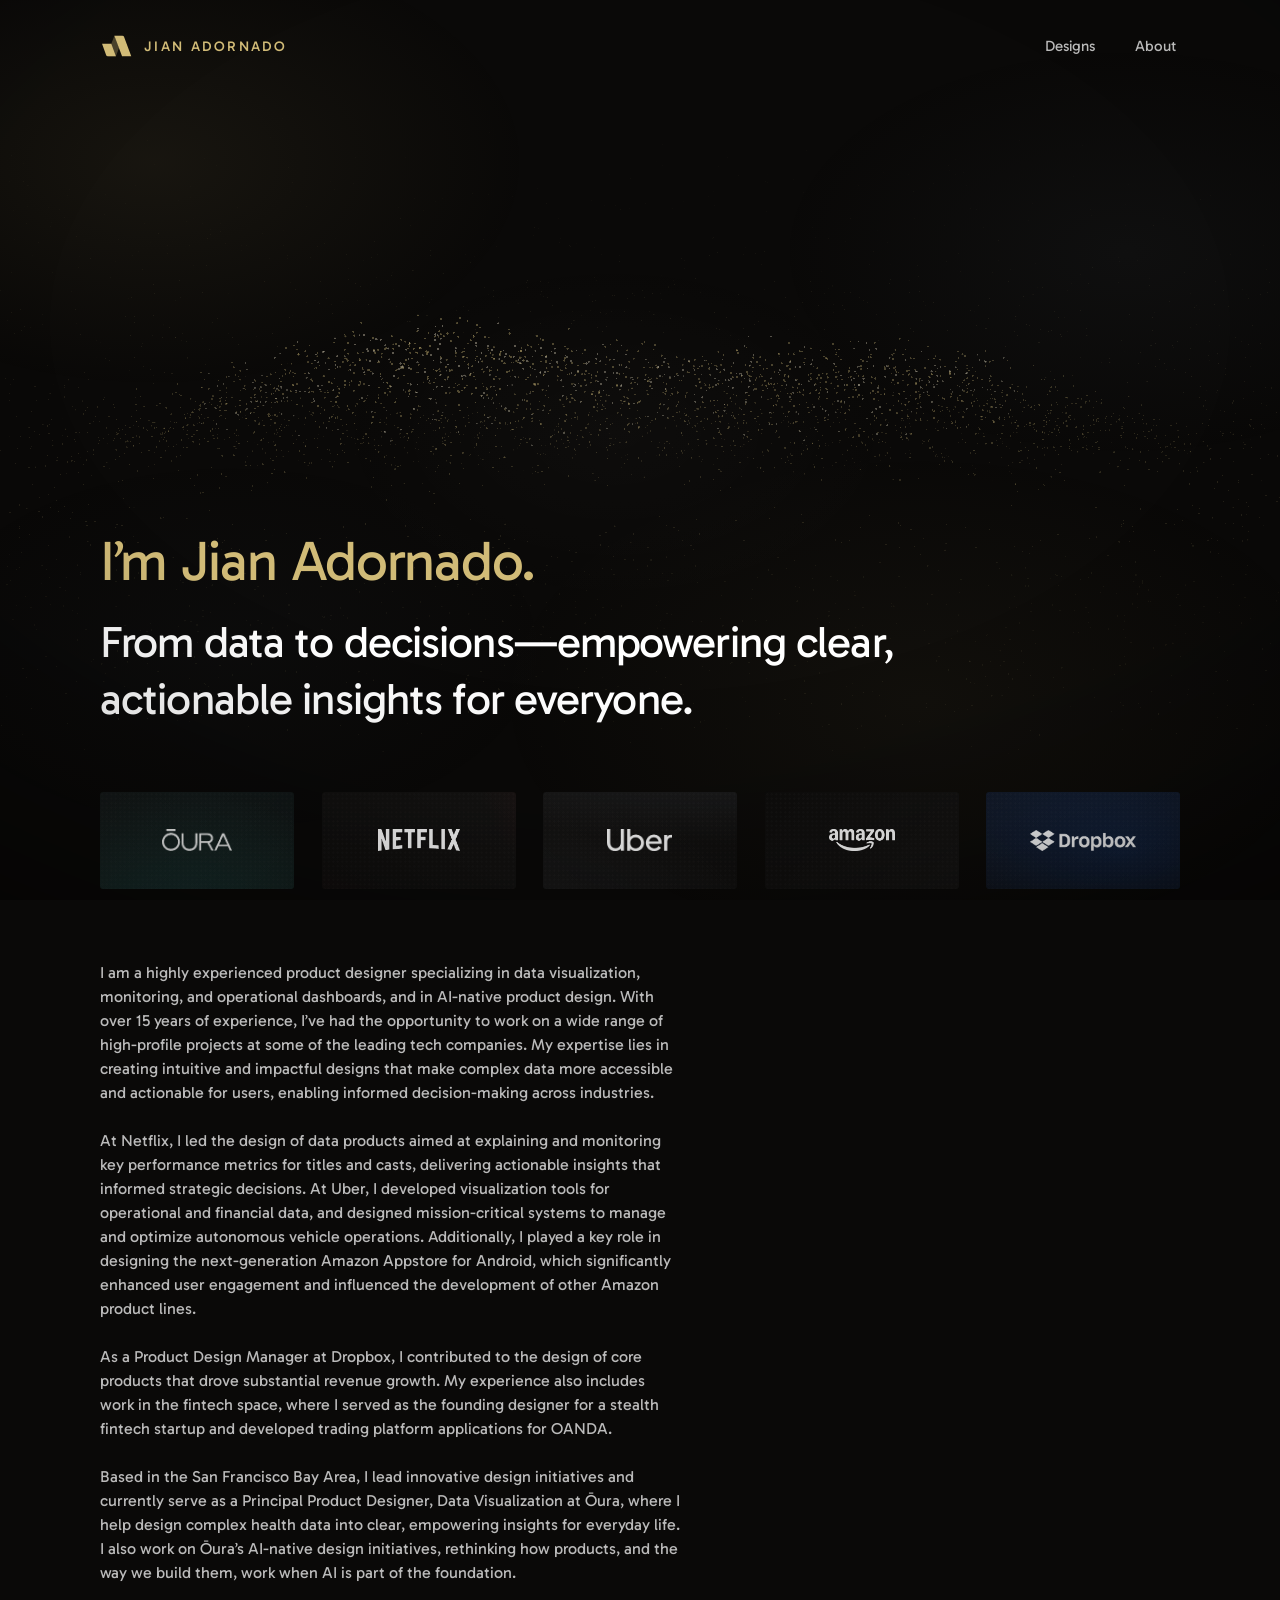
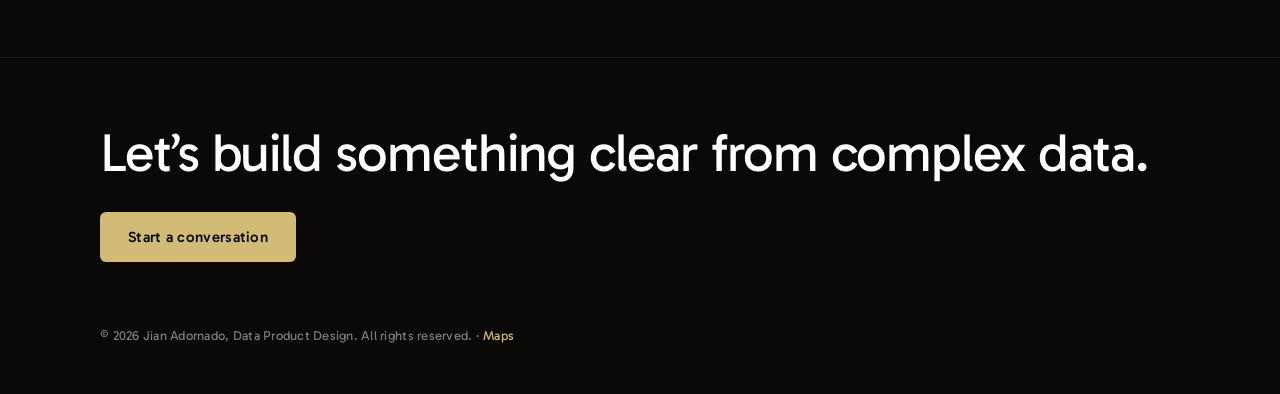
==== about/index.html @ a588a266 "Elegance: even the closing line and finish the logo row Balance the shared closing headline so the l" ====
<!doctype html>
<html lang="en">
<head>
  <meta charset="utf-8">
  <meta name="viewport" content="width=device-width, initial-scale=1">
  <title>About — Jian Adornado, Product Design</title>
  <meta name="description" content="Product Designer specializing in data visualization and AI-native product design. 15+ years across Netflix, Uber, Amazon, Dropbox, fintech, and Ōura.">
  <link rel="canonical" href="https://jianart.com/about/">
  <link rel="icon" href="../assets/img/SqNN7K6sQ9od4rxZ4x5qxdmnmo.svg">
  <meta property="og:type" content="website">
  <meta property="og:title" content="About — Jian Adornado, Product Design">
  <meta property="og:description" content="Product Designer specializing in data visualization and AI-native product design. 15+ years across Netflix, Uber, Amazon, Dropbox, fintech, and Ōura.">
  <meta name="author" content="Jian Adornado">
  <meta name="robots" content="index, follow, max-image-preview:large, max-snippet:-1, max-video-preview:-1">
  <meta name="theme-color" content="#0a0908">
  <meta property="og:url" content="https://jianart.com/about/">
  <meta property="og:site_name" content="Jian Adornado — Product Design">
  <meta property="og:locale" content="en_US">
  <meta property="og:image" content="https://jianart.com/assets/img/IVl3IW1j612sjHHngOHqxc5JTvQ.png">
  <meta property="og:image:alt" content="About — Jian Adornado, Product Design">
  <meta name="twitter:card" content="summary_large_image">
  <meta name="twitter:title" content="About — Jian Adornado, Product Design">
  <meta name="twitter:description" content="Product Designer specializing in data visualization and AI-native product design. 15+ years across Netflix, Uber, Amazon, Dropbox, fintech, and Ōura.">
  <meta name="twitter:image" content="https://jianart.com/assets/img/IVl3IW1j612sjHHngOHqxc5JTvQ.png">
  <link rel="alternate" type="text/plain" href="https://jianart.com/llms.txt" title="LLM-friendly site summary">
  <script type="application/ld+json">
{
    "@context": "https://schema.org",
    "@type": "Person",
    "@id": "https://jianart.com/#person",
    "name": "Jian Adornado",
    "url": "https://jianart.com/",
    "image": "https://jianart.com/assets/img/BVM6DSWJPtAZbFw5nSXjElplk6Q.svg",
    "jobTitle": "Principal Product Designer, Data Visualization",
    "worksFor": {
      "@type": "Organization",
      "name": "Ōura"
    },
    "description": "Product designer specializing in data visualization and AI-native product design, from monitoring dashboards to health insights. Experience across Netflix, Uber, Amazon, Dropbox, and Ōura.",
    "knowsAbout": [
      "Product design",
      "Data visualization",
      "Data products",
      "AI-native product design",
      "Human-AI interaction design",
      "Dashboard design",
      "Design systems",
      "Health data"
    ],
    "address": {
      "@type": "PostalAddress",
      "addressRegion": "CA",
      "addressCountry": "US"
    },
    "email": "mailto:jian@jianart.com"
  }
  </script>
  <!-- Google tag (gtag.js) -->
  <script async src="https://www.googletagmanager.com/gtag/js?id=G-9888HFYBES"></script>
  <script src="../assets/js/analytics.js?v=events1"></script>
  <link rel="stylesheet" href="../assets/css/style.css?v=elegance2">
</head>
<body>
  <header class="nav">
    <a class="nav-brand" href="../">
      <img src="../assets/img/BVM6DSWJPtAZbFw5nSXjElplk6Q.svg" alt="Jian Adornado logo" width="34" height="34">
      <span>JIAN ADORNADO</span>
    </a>
    <nav class="nav-links" aria-label="Primary">
      <a href="../">Designs</a>
      <a href="../about/" aria-current="page">About</a>
    </nav>
  </header>
  <main>
    <section class="container hero about-hero hero--cinema" data-shape="helix">
      <h1 class="reveal">I’m Jian Adornado.</h1>
      <h2 class="statement reveal" style="--reveal-delay: 80ms">From data to decisions—empowering clear, actionable insights for everyone.</h2>
    </section>
    <section class="container about-body">
      <div class="logo-row">
        <div class="logo-card logo-card--oura reveal" style="--reveal-delay: 0ms"><img src="../assets/img/oura-logo.png" alt="Oura"></div>
        <div class="logo-card logo-card--netflix reveal" style="--reveal-delay: 60ms"><img src="../assets/img/UJ66NkRTc2yTMf78z6yaCf0YXo.png" alt="Netflix"></div>
        <div class="logo-card logo-card--uber reveal" style="--reveal-delay: 120ms"><img src="../assets/img/YMvvJCRcldZYOG5DBachlmO0Q.png" alt="Uber"></div>
        <div class="logo-card logo-card--amazon reveal" style="--reveal-delay: 180ms"><img src="../assets/img/n46zaZgTDxWkwniq4kG3uNC9SQ.png" alt="Amazon"></div>
        <div class="logo-card logo-card--dropbox reveal" style="--reveal-delay: 240ms"><img src="../assets/img/3S8GqDAReuVeaG3gFWsL9aQ7z0E.png" alt="Dropbox"></div>
      </div>
      <div class="about-bio">
        <p class="reveal" style="--reveal-delay: 0ms">I am a highly experienced product designer specializing in data visualization, monitoring, and operational dashboards, and in AI-native product design. With over 15 years of experience, I’ve had the opportunity to work on a wide range of high-profile projects at some of the leading tech companies. My expertise lies in creating intuitive and impactful designs that make complex data more accessible and actionable for users, enabling informed decision-making across industries.</p>
        <p class="reveal" style="--reveal-delay: 60ms">At Netflix, I led the design of data products aimed at explaining and monitoring key performance metrics for titles and casts, delivering actionable insights that informed strategic decisions. At Uber, I developed visualization tools for operational and financial data, and designed mission-critical systems to manage and optimize autonomous vehicle operations. Additionally, I played a key role in designing the next-generation Amazon Appstore for Android, which significantly enhanced user engagement and influenced the development of other Amazon product lines.</p>
        <p class="reveal" style="--reveal-delay: 120ms">As a Product Design Manager at Dropbox, I contributed to the design of core products that drove substantial revenue growth. My experience also includes work in the fintech space, where I served as the founding designer for a stealth fintech startup and developed trading platform applications for OANDA.</p>
        <p class="reveal" style="--reveal-delay: 180ms">Based in the San Francisco Bay Area, I lead innovative design initiatives and currently serve as a Principal Product Designer, Data Visualization at Ōura, where I help design complex health data into clear, empowering insights for everyday life. I also work on Ōura’s AI-native design initiatives, rethinking how products, and the way we build them, work when AI is part of the foundation.</p>
      </div>
    </section>
  <footer class="container cta reveal">
    <h2>Let’s build something clear from complex data.</h2>
    <a class="btn" href="mailto:jian@jianart.com">Start a conversation</a>
    <p class="copyright">© 2026 Jian Adornado, Data Product Design. All rights reserved. · <a href="https://maps.jianart.com/">Maps</a></p>
  </footer>
  </main>
  <script src="../assets/js/data-weather.js?v=lab41" defer></script>
  <script src="../assets/js/reveal.js?v=maps1" defer></script>
</body>
</html>
---- assets/css/style.css ----
/* Jian Adornado — Product Design Portfolio
   Recreated from a Framer site. Design tokens reverse-engineered from
   computed styles: Gabarito type, near-black canvas, warm gold accent. */

@import url('https://fonts.googleapis.com/css2?family=Gabarito:wght@400;500;600;700&display=swap');

:root {
  --bg: #0a0908;
  --text: #ffffff;
  --text-secondary: rgba(255, 255, 255, 0.72);
  --muted: #7a7a7a;
  --gold: #d1bb77;
  --font: 'Gabarito', sans-serif;

  --container-max: 1440px;
  --container-pad: 100px;
  --grid-gap: 16px;
  --radius: 8px;
  --nav-height: 82px;
}

@media (max-width: 1100px) {
  :root {
    --container-pad: 56px;
    --grid-gap: 14px;
  }
}

@media (max-width: 800px) {
  :root {
    --container-pad: 32px;
    --grid-gap: 12px;
    --nav-height: 72px;
  }
}

@media (max-width: 480px) {
  :root {
    --container-pad: 16px;
    --grid-gap: 10px;
    --nav-height: 64px;
  }
}

* {
  box-sizing: border-box;
}

html, body {
  margin: 0;
  padding: 0;
  overflow-x: clip;
}

/* Soft vignette — fixed over the page, under the nav (gentler over hero band) */
html::after {
  content: '';
  position: fixed;
  inset: 0;
  z-index: 40;
  pointer-events: none;
  background: radial-gradient(
    ellipse 88% 78% at 50% 36%,
    transparent 52%,
    rgba(0, 0, 0, 0.14) 78%,
    rgba(0, 0, 0, 0.42) 100%
  );
}

body {
  background: var(--bg);
  color: var(--text-secondary);
  font-family: var(--font);
  font-size: 16px;
  line-height: 1.5;
  -webkit-font-smoothing: antialiased;
  -moz-osx-font-smoothing: grayscale;
  position: relative;
  min-height: 100vh;
}

/* Subtle dotted field — soft gold, strongest from the top */
body::before {
  content: '';
  position: fixed;
  inset: 0;
  z-index: -1;
  pointer-events: none;
  background-image: radial-gradient(
    circle,
    rgba(209, 187, 119, 0.22) 0.45px,
    transparent 1px
  );
  background-size: 16px 16px;
  background-position: 0 0;
  mix-blend-mode: screen;
  -webkit-mask-image: linear-gradient(
    to bottom,
    #000 0%,
    #000 22%,
    rgba(0, 0, 0, 0.45) 48%,
    transparent 78%
  );
  mask-image: linear-gradient(
    to bottom,
    #000 0%,
    #000 22%,
    rgba(0, 0, 0, 0.45) 48%,
    transparent 78%
  );
  animation: dot-drift 120s linear infinite;
  transform: translate3d(0, var(--parallax-y, 0px), 0);
  will-change: transform;
}

/* Soft ambient glows — sparse, dark, elegant */
body::after {
  content: '';
  position: fixed;
  inset: 0;
  z-index: -1;
  pointer-events: none;
  background:
    radial-gradient(
      ellipse 42% 36% at 12% 18%,
      rgba(209, 187, 119, 0.07) 0%,
      transparent 70%
    ),
    radial-gradient(
      ellipse 38% 32% at 88% 28%,
      rgba(120, 140, 160, 0.05) 0%,
      transparent 72%
    ),
    radial-gradient(
      ellipse 48% 40% at 72% 78%,
      rgba(209, 187, 119, 0.045) 0%,
      transparent 70%
    ),
    radial-gradient(
      ellipse 36% 30% at 18% 72%,
      rgba(90, 110, 130, 0.04) 0%,
      transparent 70%
    ),
    radial-gradient(
      ellipse 30% 26% at 48% 48%,
      rgba(255, 255, 255, 0.02) 0%,
      transparent 75%
    );
  animation: glow-drift 28s ease-in-out infinite alternate;
}

@keyframes dot-drift {
  from { background-position: 0 0; }
  to { background-position: 160px 160px; }
}

@keyframes glow-drift {
  from {
    opacity: 0.75;
    transform: translate3d(0, 0, 0) scale(1);
  }
  to {
    opacity: 1;
    transform: translate3d(-1.5%, 1%, 0) scale(1.03);
  }
}

/* Hero field canvas — data-weather.js (was force-atlas / chart playlist) */
.dot-links {
  position: fixed;
  inset: 0;
  z-index: -1; /* behind title, copy, and imagery */
  pointer-events: none;
  mix-blend-mode: screen;
}

/* Quiet the ambient CSS dots so the topographic field is the weather */
body.has-data-weather::before {
  display: none;
}

body.has-data-weather::after {
  animation: none;
}

@media (prefers-reduced-motion: reduce) {
  body::before,
  body::after {
    animation: none;
  }
}

h1, h2, h3, p, figure {
  margin: 0;
}

a {
  color: inherit;
  text-decoration: none;
}

img {
  display: block;
  max-width: 100%;
}

.container {
  max-width: var(--container-max);
  margin: 0 auto;
  padding: 0 var(--container-pad);
  padding-left: max(var(--container-pad), env(safe-area-inset-left));
  padding-right: max(var(--container-pad), env(safe-area-inset-right));
}

/* ---------- Nav ---------- */

.nav {
  position: fixed;
  top: 0;
  left: 0;
  right: 0;
  z-index: 100;
  padding: 24px var(--container-pad);
  padding-left: max(var(--container-pad), env(safe-area-inset-left));
  padding-right: max(var(--container-pad), env(safe-area-inset-right));
  display: flex;
  align-items: center;
  justify-content: space-between;
  gap: 16px;
  background: transparent;
  border-bottom: 1px solid transparent;
  backdrop-filter: none;
  -webkit-backdrop-filter: none;
  transition:
    background 0.4s ease,
    backdrop-filter 0.4s ease,
    border-color 0.4s ease,
    padding 0.4s ease;
  animation: nav-fade 1s cubic-bezier(0.16, 1, 0.3, 1) both;
}

.nav.is-scrolled {
  padding-top: 18px;
  padding-bottom: 18px;
  background: rgba(10, 9, 8, 0.45);
  backdrop-filter: blur(10px) saturate(1.05);
  -webkit-backdrop-filter: blur(10px) saturate(1.05);
  border-bottom-color: rgba(255, 255, 255, 0.04);
}

@keyframes nav-fade {
  from { opacity: 0; }
  to { opacity: 1; }
}

.nav-brand {
  display: flex;
  align-items: center;
  gap: 10px;
  min-width: 0;
  min-height: 44px;
  transition: opacity 0.3s ease;
}

.nav-brand:hover {
  opacity: 0.78;
}

.nav-brand img {
  width: 34px;
  height: 34px;
  flex-shrink: 0;
}

.nav-brand span {
  font-size: 14px;
  font-weight: 500;
  letter-spacing: 2.4px;
  color: var(--gold);
  white-space: nowrap;
}

.nav-links {
  display: flex;
  align-items: center;
  gap: 32px;
  flex-shrink: 0;
}

.nav-links a {
  font-size: 15px;
  font-weight: 400;
  color: var(--text-secondary);
  transition: color 0.25s ease;
  display: inline-flex;
  align-items: center;
  min-height: 44px;
  padding: 8px 4px;
}

.nav-links a:hover {
  color: var(--text);
}

@media (max-width: 800px) {
  .nav {
    padding-top: 18px;
    padding-bottom: 18px;
  }

  .nav.is-scrolled {
    padding-top: 14px;
    padding-bottom: 14px;
  }

  .nav-links {
    gap: 20px;
  }

  .nav-brand span {
    letter-spacing: 1.6px;
    font-size: 13px;
  }
}

@media (max-width: 480px) {
  .nav-brand {
    min-width: 44px;
  }
  .nav-brand span { display: none; }
  .nav-brand img {
    width: 30px;
    height: 30px;
  }
  .nav-links {
    gap: 16px;
  }
  .nav-links a {
    font-size: 14px;
  }
}

@media (prefers-reduced-motion: reduce) {
  .nav { animation: none; }
}

/* ---------- Hero ---------- */

.hero {
  padding-top: calc(var(--nav-height) + 48px);
  padding-bottom: clamp(40px, 6vw, 64px);
}

/* Home: the hero fills the screen; only the top of the first card peeks */
.hero--cinema {
  --peek: clamp(88px, 12vh, 140px);
  --hero-floor: 300px;
  min-height: max(var(--hero-floor), calc(100vh - var(--peek)));
  min-height: max(var(--hero-floor), calc(100dvh - var(--peek)));
  display: flex;
  flex-direction: column;
  justify-content: flex-end;
  padding-top: calc(var(--nav-height) + 16px);
  padding-bottom: clamp(32px, 5vw, 72px);
}

.hero h1 {
  font-size: clamp(34px, 7vw, 83px);
  font-weight: 400;
  line-height: 1.15;
  letter-spacing: -0.03em;
  color: var(--text);
  transition: opacity 0.35s ease, transform 0.45s cubic-bezier(0.22, 1, 0.36, 1);
}

@media (max-width: 800px) {
  .hero {
    padding-bottom: 28px;
  }

  .hero--cinema {
    --hero-floor: 260px;
    padding-bottom: 24px;
  }
}

@media (max-width: 480px) {
  .hero {
    padding-bottom: 20px;
  }

  .hero--cinema {
    --hero-floor: 220px;
    padding-bottom: 20px;
  }

  .hero h1 {
    letter-spacing: -0.02em;
  }
}

.hero.is-fading h1 {
  opacity: 0;
  transform: translateY(-12px);
  pointer-events: none;
}

.hero-line {
  display: block;
}

.hero h1 .muted,
.hero-line.muted {
  color: var(--muted);
}

.hero-line--gold {
  color: var(--gold);
  font-size: 0.72em;
  letter-spacing: -0.025em;
}

.hero-lede {
  margin-top: 32px;
  max-width: 720px;
  font-size: 16px;
  color: var(--text-secondary);
}

.hero-lede + .hero-lede {
  margin-top: 16px;
}

/* Case studies: the intro follows the cinema hero and is what peeks */
.case-intro .hero-lede:first-child {
  margin-top: 0;
}

/* About: logos follow the cinema hero and are what peeks */
.about-body .logo-row {
  padding-top: 0;
}

/* ---------- Project grid (home) ---------- */

.project-grid {
  display: grid;
  grid-template-columns: 1fr 1fr;
  gap: 28px;
  padding-bottom: 120px;
}

.project-card {
  position: relative;
  display: block;
  border-radius: var(--radius);
  overflow: hidden;
  isolation: isolate;
  aspect-ratio: var(--ar, 16 / 7);
  background: rgba(18, 17, 15, 0.62);
  border: none;
  border-bottom: none;
  box-shadow:
    0 2px 4px rgba(0, 0, 0, 0.35),
    0 10px 20px rgba(0, 0, 0, 0.32),
    0 28px 56px rgba(0, 0, 0, 0.42);
  backdrop-filter: blur(18px) saturate(1.15);
  -webkit-backdrop-filter: blur(18px) saturate(1.15);
  transition:
    box-shadow 0.75s cubic-bezier(0.16, 1, 0.3, 1);
}

.project-card.wide {
  grid-column: 1 / -1;
}

.project-card:hover,
.project-card:focus-visible {
  box-shadow:
    0 4px 8px rgba(0, 0, 0, 0.35),
    0 14px 28px rgba(0, 0, 0, 0.4),
    0 28px 52px rgba(0, 0, 0, 0.42);
}

.project-card img.cover {
  width: 100%;
  height: 100%;
  object-fit: cover;
  object-position: center;
  transform: scale(1.001) translateZ(0);
  transform-origin: 50% 42%;
  backface-visibility: hidden;
  opacity: 0.93;
  /* slight image recess so the glass rim reads as a front pane */
  filter: brightness(0.97) contrast(1.02);
  transition:
    transform 1.45s cubic-bezier(0.16, 1, 0.3, 1),
    filter 1.1s cubic-bezier(0.22, 1, 0.36, 1),
    opacity 0.7s ease;
}

.project-card:hover img.cover,
.project-card:focus-visible img.cover {
  transform: scale(1.07) translateZ(0);
  filter: brightness(1.07) contrast(1.04) saturate(1.05);
  opacity: 1;
}

.project-card:focus-visible {
  outline: 1px solid rgba(209, 187, 119, 0.45);
  outline-offset: 3px;
}

/* Top white gradient shine */
.project-card::before {
  content: '';
  position: absolute;
  inset: 0;
  z-index: 1;
  pointer-events: none;
  border-radius: inherit;
  background:
    linear-gradient(
      90deg,
      transparent 0%,
      rgba(255, 255, 255, 0.02) 8%,
      rgba(255, 255, 255, 0.07) 28%,
      rgba(255, 255, 255, 0.1) 50%,
      rgba(255, 255, 255, 0.07) 72%,
      rgba(255, 255, 255, 0.02) 92%,
      transparent 100%
    ) top center / 100% 1px no-repeat;
  opacity: 1;
  transition: background 0.9s ease;
}

.project-card:hover::before,
.project-card:focus-visible::before {
  background:
    linear-gradient(
      90deg,
      transparent 0%,
      rgba(255, 255, 255, 0.02) 8%,
      rgba(255, 255, 255, 0.07) 28%,
      rgba(255, 255, 255, 0.1) 50%,
      rgba(255, 255, 255, 0.07) 72%,
      rgba(255, 255, 255, 0.02) 92%,
      transparent 100%
    ) top center / 100% 1px no-repeat,
    radial-gradient(
      ellipse 90% 80% at 50% 30%,
      transparent 30%,
      rgba(0, 0, 0, 0.36) 100%
    );
}

/* Bottom gradient for label legibility */
.project-card::after {
  content: '';
  position: absolute;
  inset: 0;
  z-index: 1;
  pointer-events: none;
  background: linear-gradient(
    to top,
    rgba(10, 9, 8, 0.58) 0%,
    rgba(10, 9, 8, 0.18) 38%,
    transparent 68%
  );
  transition: background 0.9s cubic-bezier(0.22, 1, 0.36, 1), opacity 0.9s ease;
}

.project-card:hover::after,
.project-card:focus-visible::after {
  background: linear-gradient(
    to top,
    rgba(10, 9, 8, 0.88) 0%,
    rgba(10, 9, 8, 0.4) 34%,
    transparent 72%
  );
}

.project-card-label {
  position: absolute;
  left: 40px;
  bottom: 40px;
  z-index: 2;
  display: flex;
  flex-direction: column;
  gap: 10px;
}

.project-card-label img {
  height: 24px;
  width: auto;
  max-width: 110px;
  object-fit: contain;
  object-position: left bottom;
  opacity: 0.88;
  transition: opacity 0.7s ease;
}

.project-card:hover .project-card-label img,
.project-card:focus-visible .project-card-label img {
  opacity: 1;
}

.project-card-label img[src*="AoIZWPYc0eyfwmUZPqj6jH8xokY"] {
  height: 20px;
}

.project-card-label img[src*="6ywx5PBMBfuBV6TLf2mYcUYGI8"],
.project-card-label img[src*="A2gCLVKfAIZhcGCuJejWxleJC0E"] {
  height: 34px;
  max-width: none;
}

.project-card-label span {
  font-size: 16px;
  letter-spacing: 0.01em;
  color: var(--gold);
  opacity: 0.92;
  transition: opacity 0.7s ease;
}

.project-card:hover .project-card-label span,
.project-card:focus-visible .project-card-label span {
  opacity: 1;
}

@media (max-width: 900px) {
  .project-grid {
    grid-template-columns: 1fr;
    padding-bottom: 80px;
    gap: 32px;
  }

  .project-card,
  .project-card.wide {
    aspect-ratio: 16 / 10;
  }

  .project-card-label {
    left: 36px;
    bottom: 36px;
    gap: 10px;
  }
}

@media (max-width: 480px) {
  .project-grid {
    padding-bottom: 56px;
    gap: 28px;
  }

  .project-card,
  .project-card.wide {
    aspect-ratio: 4 / 3;
    border-radius: 6px;
  }

  .project-card-label {
    left: 32px;
    bottom: 32px;
    gap: 10px;
  }

  .project-card-label img {
    height: 20px;
    max-width: 96px;
  }

  .project-card-label img[src*="AoIZWPYc0eyfwmUZPqj6jH8xokY"] {
    height: 17px;
  }

  .project-card-label img[src*="6ywx5PBMBfuBV6TLf2mYcUYGI8"],
  .project-card-label img[src*="A2gCLVKfAIZhcGCuJejWxleJC0E"] {
    height: 28px;
  }

  .project-card-label span {
    font-size: 15px;
  }

  /* Touch devices: keep hover motion gentle */
  .project-card:hover img.cover {
    transform: scale(1.03) translateZ(0);
  }
}

@media (hover: none) {
  .project-card:hover {
    box-shadow:
      0 2px 4px rgba(0, 0, 0, 0.35),
      0 10px 20px rgba(0, 0, 0, 0.32),
      0 28px 56px rgba(0, 0, 0, 0.42);
  }

  .project-card:hover img.cover {
    transform: scale(1.001) translateZ(0);
    filter: brightness(0.97) contrast(1.02);
    opacity: 0.93;
  }

  .project-card:active img.cover {
    transform: scale(1.025) translateZ(0);
  }
}

@media (prefers-reduced-motion: reduce) {
  .project-card,
  .project-card img.cover,
  .project-card::before,
  .project-card::after,
  .project-card-label img,
  .project-card-label span {
    transition: none;
  }

  .project-card:hover img.cover,
  .project-card:focus-visible img.cover,
  .project-card:active img.cover {
    transform: scale(1.001) translateZ(0);
    filter: none;
  }
}

/* ---------- Case study page ---------- */

.content-col {
  max-width: 868px;
}

.section-heading {
  font-size: 22px;
  font-weight: 400;
  color: var(--text);
  margin-bottom: 40px;
}

.feature-grid {
  display: grid;
  grid-template-columns: 1fr 1fr;
  gap: 30px 30px;
  padding-top: 64px;
}

.feature img {
  width: 100%;
  aspect-ratio: 605 / 286;
  object-fit: cover;
  border-radius: var(--radius);
  transition: transform 0.6s cubic-bezier(0.16, 1, 0.3, 1);
}

.feature:hover img {
  transform: scale(1.015);
}

.feature h2 {
  margin-top: 24px;
  font-size: 20px;
  font-weight: 400;
  color: var(--text);
}

.feature p {
  margin-top: 10px;
  font-size: 16px;
  color: var(--text-secondary);
}

.gallery-section {
  padding-top: 96px;
}

.gallery {
  display: grid;
  grid-template-columns: 1fr 1fr;
  gap: 30px;
}

.gallery img {
  width: 100%;
  aspect-ratio: 605 / 286;
  object-fit: cover;
  border-radius: var(--radius);
  transition: transform 0.6s cubic-bezier(0.16, 1, 0.3, 1);
}

.gallery img:hover {
  transform: scale(1.015);
}

.notables-section {
  padding-top: 96px;
}

.notables-grid {
  display: grid;
  grid-template-columns: 1fr 1fr;
  gap: 40px 30px;
}

.notables-grid h3 {
  font-size: 20px;
  font-weight: 400;
  color: var(--text);
}

.notables-grid p {
  margin-top: 10px;
  font-size: 16px;
  color: var(--text-secondary);
}

@media (max-width: 800px) {
  .section-heading {
    font-size: 20px;
    margin-bottom: 28px;
  }

  .feature-grid,
  .gallery-section,
  .notables-section {
    padding-top: 64px;
  }

  .feature-grid,
  .gallery {
    gap: 20px;
  }

  .notables-grid {
    gap: 28px 20px;
  }
}

@media (max-width: 700px) {
  .feature-grid,
  .gallery,
  .notables-grid {
    grid-template-columns: 1fr;
  }

  .feature h2,
  .notables-grid h3 {
    font-size: 18px;
  }

  .feature p,
  .notables-grid p,
  .about-bio p {
    font-size: 15px;
    line-height: 1.6;
  }
}

/* ---------- About page ---------- */

.about-hero h1:first-child {
  font-size: clamp(32px, 6vw, 56px);
  font-weight: 400;
  /* 56px sits in the 40–60px step, not the −0.03em step the home title uses above ~64px. */
  letter-spacing: -0.02em;
  color: var(--gold);
}

.about-hero .statement {
  margin-top: 20px;
  font-size: clamp(24px, 4.5vw, 44px);
  font-weight: 400;
  line-height: 1.3;
  letter-spacing: -0.02em;
  color: var(--text);
  max-width: 900px;
}

@media (max-width: 800px) {
  .about-hero .statement {
    letter-spacing: 0;
  }
}

.logo-row {
  display: grid;
  grid-template-columns: repeat(5, 1fr);
  gap: 28px;
  padding: clamp(40px, 8vw, 72px) 0;
}

.logo-card {
  position: relative;
  display: flex;
  align-items: center;
  justify-content: center;
  aspect-ratio: 2 / 1;
  min-height: 64px;
  overflow: hidden;
  isolation: isolate;
  background: #0c0b0a;
  border: none;
  border-radius: 3px;
  box-shadow: none;
  backdrop-filter: none;
  -webkit-backdrop-filter: none;
}

.logo-card::before {
  content: "";
  position: absolute;
  inset: -12%;
  z-index: 0;
  pointer-events: none;
  border-radius: inherit;
  background:
    radial-gradient(ellipse var(--blob-a-size, 70% 80%) at var(--blob-a-pos, 30% 35%), var(--brand-a), transparent 68%),
    radial-gradient(ellipse var(--blob-b-size, 75% 70%) at var(--blob-b-pos, 78% 72%), var(--brand-b), transparent 65%),
    linear-gradient(var(--wash-angle, 155deg), rgba(255, 255, 255, 0.04), rgba(255, 255, 255, 0.01));
  background-size: 220% 220%, 240% 240%, 100% 100%;
  background-position: var(--pos-start, 0% 40%, 100% 60%, 0 0);
  animation: var(--grad-anim, logo-grad-drift-a) var(--grad-dur, 9s) ease-in-out infinite alternate;
  animation-delay: var(--grad-delay, 0s);
}

.logo-card::after {
  content: "";
  position: absolute;
  inset: 0;
  z-index: 1;
  pointer-events: none;
  border-radius: inherit;
  /* Dense pin-dot grid — sized so it stays visible on retina */
  background-image: radial-gradient(
    circle at center,
    rgba(255, 248, 230, 0.02) 0,
    rgba(255, 248, 230, 0.02) 0.9px,
    transparent 1.1px
  );
  background-size: 4.5px 4.5px;
  background-repeat: repeat;
  opacity: 1;
}

/* Dim brand washes + unique direction / motion per card */
.logo-card--oura {
  --brand-a: rgba(56, 178, 172, 0.2);
  --brand-b: rgba(28, 110, 118, 0.14);
  --wash-angle: 128deg;
  --blob-a-pos: 18% 72%;
  --blob-b-pos: 82% 22%;
  --blob-a-size: 85% 65%;
  --blob-b-size: 60% 90%;
  --grad-anim: logo-grad-drift-a;
  --grad-dur: 9s;
  --grad-delay: -1.2s;
}
.logo-card--netflix {
  --brand-a: rgba(185, 28, 36, 0.22);
  --brand-b: rgba(110, 12, 18, 0.16);
  --wash-angle: 212deg;
  --blob-a-pos: 78% 18%;
  --blob-b-pos: 22% 88%;
  --blob-a-size: 65% 90%;
  --blob-b-size: 90% 55%;
  --grad-anim: logo-grad-drift-b;
  --grad-dur: 10.5s;
  --grad-delay: -4.1s;
}
.logo-card--uber {
  --brand-a: rgba(120, 130, 145, 0.18);
  --brand-b: rgba(55, 62, 72, 0.14);
  --wash-angle: 48deg;
  --blob-a-pos: 42% 12%;
  --blob-b-pos: 58% 92%;
  --blob-a-size: 95% 50%;
  --blob-b-size: 70% 80%;
  --grad-anim: logo-grad-drift-c;
  --grad-dur: 8s;
  --grad-delay: -6.8s;
}
.logo-card--amazon {
  --brand-a: rgba(200, 122, 20, 0.2);
  --brand-b: rgba(120, 70, 10, 0.14);
  --wash-angle: 305deg;
  --blob-a-pos: 88% 58%;
  --blob-b-pos: 8% 38%;
  --blob-a-size: 55% 95%;
  --blob-b-size: 80% 60%;
  --grad-anim: logo-grad-drift-d;
  --grad-dur: 11s;
  --grad-delay: -2.6s;
}
.logo-card--dropbox {
  --brand-a: rgba(20, 90, 210, 0.2);
  --brand-b: rgba(12, 50, 120, 0.15);
  --wash-angle: 168deg;
  --blob-a-pos: 30% 48%;
  --blob-b-pos: 70% 28%;
  --blob-a-size: 75% 75%;
  --blob-b-size: 95% 70%;
  --grad-anim: logo-grad-drift-e;
  --grad-dur: 9.5s;
  --grad-delay: -7.4s;
}

@keyframes logo-grad-drift-a {
  0% {
    background-position: 0% 80%, 100% 15%, 0 0;
    transform: translate3d(-3%, 2%, 0) scale(1.02) rotate(-1deg);
  }
  50% {
    background-position: 60% 10%, 30% 90%, 0 0;
    transform: translate3d(2%, -2%, 0) scale(1.08) rotate(1deg);
  }
  100% {
    background-position: 95% 55%, 5% 40%, 0 0;
    transform: translate3d(-1%, 3%, 0) scale(1.05) rotate(-0.5deg);
  }
}

@keyframes logo-grad-drift-b {
  0% {
    background-position: 100% 0%, 0% 100%, 0 0;
    transform: translate3d(3%, -2%, 0) scale(1.04) rotate(1.5deg);
  }
  50% {
    background-position: 20% 70%, 85% 25%, 0 0;
    transform: translate3d(-3%, 2%, 0) scale(1.1) rotate(-1deg);
  }
  100% {
    background-position: 45% 95%, 55% 5%, 0 0;
    transform: translate3d(2%, 1%, 0) scale(1.06) rotate(0.8deg);
  }
}

@keyframes logo-grad-drift-c {
  0% {
    background-position: 40% 0%, 60% 100%, 0 0;
    transform: translate3d(0%, -3%, 0) scale(1.03) rotate(0deg);
  }
  50% {
    background-position: 90% 40%, 10% 55%, 0 0;
    transform: translate3d(3%, 1%, 0) scale(1.09) rotate(2deg);
  }
  100% {
    background-position: 10% 85%, 95% 20%, 0 0;
    transform: translate3d(-2%, 2%, 0) scale(1.05) rotate(-1.5deg);
  }
}

@keyframes logo-grad-drift-d {
  0% {
    background-position: 85% 40%, 10% 60%, 0 0;
    transform: translate3d(2%, 2%, 0) scale(1.02) rotate(-2deg);
  }
  50% {
    background-position: 15% 15%, 80% 90%, 0 0;
    transform: translate3d(-3%, -1%, 0) scale(1.11) rotate(1deg);
  }
  100% {
    background-position: 50% 95%, 40% 5%, 0 0;
    transform: translate3d(1%, -3%, 0) scale(1.07) rotate(-0.5deg);
  }
}

@keyframes logo-grad-drift-e {
  0% {
    background-position: 25% 50%, 75% 30%, 0 0;
    transform: translate3d(-2%, -1%, 0) scale(1.05) rotate(1deg);
  }
  50% {
    background-position: 80% 85%, 15% 10%, 0 0;
    transform: translate3d(3%, 3%, 0) scale(1.02) rotate(-2deg);
  }
  100% {
    background-position: 5% 20%, 95% 70%, 0 0;
    transform: translate3d(-1%, 1%, 0) scale(1.09) rotate(0.5deg);
  }
}

@media (prefers-reduced-motion: reduce) {
  .logo-card::before {
    animation: none;
    transform: none;
  }
}

.logo-card img {
  position: relative;
  z-index: 2;
  height: auto;
  width: auto;
  max-height: 22px;
  max-width: 55%;
  object-fit: contain;
  opacity: 0.95;
}

@media (max-width: 1100px) {
  .logo-row {
    display: flex;
    flex-wrap: wrap;
    justify-content: center;
  }

  .logo-card {
    flex: 0 0 calc((100% - 56px) / 3);
    width: calc((100% - 56px) / 3);
  }
}

@media (max-width: 700px) {
  .logo-row {
    gap: 20px;
  }

  .logo-card {
    flex-basis: calc((100% - 20px) / 2);
    width: calc((100% - 20px) / 2);
    min-height: 56px;
  }

  .logo-card img {
    max-height: 18px;
    max-width: 60%;
  }
}

.about-bio {
  max-width: 580px;
  display: flex;
  flex-direction: column;
  gap: 24px;
  padding-bottom: 24px;
}

.about-bio p {
  color: var(--text-secondary);
}

/* ---------- Footer CTA ---------- */

.cta {
  padding-top: 120px;
  padding-bottom: calc(48px + env(safe-area-inset-bottom));
  border-top: 1px solid rgba(255, 255, 255, 0.06);
  margin-top: 64px;
}

.about-hero ~ .cta {
  margin-top: 48px;
  padding-top: 64px;
}

.cta h2 {
  font-size: clamp(28px, 5.5vw, 48px);
  font-weight: 400;
  letter-spacing: -0.02em;
  line-height: 1.15;
  color: var(--text);
  max-width: 720px;
  /* The wide measure wraps “data.” onto its own line. Balance keeps one break. */
  text-wrap: balance;
}

.cta-lede {
  margin-top: 20px;
  max-width: 620px;
  font-size: 16px;
  line-height: 1.55;
  color: var(--text-secondary);
}

.btn {
  display: inline-flex;
  align-items: center;
  justify-content: center;
  margin-top: 28px;
  padding: 14px 28px;
  border-radius: 6px;
  background: var(--gold);
  color: #0a0908;
  font-size: 15px;
  font-weight: 500;
  letter-spacing: 0.02em;
  transition: background 0.25s ease, color 0.25s ease;
  min-height: 48px;
}

.btn:hover {
  background: #e0cf9a;
}

.copyright {
  margin-top: 64px;
  font-size: 13px;
  letter-spacing: 0.02em;
  color: var(--muted);
}

.copyright a {
  color: var(--gold);
  transition: color 0.25s ease;
}

.copyright a:hover {
  color: #e0cf9a;
}

/* Wide screens: let the closing headline scale up and run the width of the
   container, so the section fills the space without stranding the button. */
@media (min-width: 1100px) {
  .cta h2 {
    /* Lower bound matches the 48px cap below this breakpoint so the
       headline never shrinks as the viewport grows. */
    font-size: clamp(48px, 4.2vw, 60px);
    max-width: min(1080px, 100%);
  }

  .cta-lede {
    max-width: 720px;
  }
}

@media (max-width: 800px) {
  .cta {
    padding-top: 72px;
    margin-top: 40px;
  }

  .about-hero ~ .cta {
    margin-top: 32px;
    padding-top: 48px;
  }

  .btn {
    margin-top: 28px;
  }

  .copyright {
    margin-top: 48px;
  }
}

@media (max-width: 480px) {
  .cta {
    padding-top: 56px;
    padding-bottom: calc(36px + env(safe-area-inset-bottom));
  }

  .btn {
    width: 100%;
    max-width: 100%;
  }

  .copyright {
    margin-top: 40px;
    font-size: 12px;
  }
}

main {
  padding-top: 0;
}

/* ---------- Scroll-reveal ---------- */

.reveal {
  opacity: 0;
  transform: translate3d(0, 56px, 0) scale(0.96);
  filter: blur(8px);
  transition:
    opacity 1.15s cubic-bezier(0.16, 1, 0.3, 1),
    transform 1.25s cubic-bezier(0.16, 1, 0.3, 1),
    filter 1.1s cubic-bezier(0.16, 1, 0.3, 1);
  transition-delay: var(--reveal-delay, 0ms);
  will-change: opacity, transform, filter;
}

.reveal.is-visible {
  opacity: 1;
  transform: none;
  filter: blur(0);
}

.hero-line.reveal {
  transform: translate3d(0, 24px, 0);
  filter: none;
  clip-path: none;
  transition:
    opacity 1.1s cubic-bezier(0.16, 1, 0.3, 1),
    transform 1.15s cubic-bezier(0.16, 1, 0.3, 1);
  transition-delay: var(--reveal-delay, 0ms);
  will-change: opacity, transform;
}

.hero-line.reveal.is-visible {
  opacity: 1;
  transform: none;
  filter: none;
  clip-path: none;
}

.project-card.reveal {
  opacity: 0;
  transform: translate3d(0, 40px, 0);
  filter: none;
  transition:
    opacity 1.05s cubic-bezier(0.16, 1, 0.3, 1),
    transform 1.25s cubic-bezier(0.16, 1, 0.3, 1),
    box-shadow 0.75s cubic-bezier(0.16, 1, 0.3, 1),
    border-color 0.75s ease;
  transition-delay: var(--reveal-delay, 0ms);
  will-change: opacity, transform;
}

.project-card.reveal.is-visible {
  opacity: 1;
  transform: none;
}

/* Image eases in slightly after the card shell */
.project-card.reveal img.cover {
  transform: scale(1.08) translateZ(0);
  filter: brightness(0.82);
  transition:
    transform 1.55s cubic-bezier(0.16, 1, 0.3, 1),
    filter 1.35s cubic-bezier(0.22, 1, 0.36, 1);
  transition-delay: calc(var(--reveal-delay, 0ms) + 90ms);
}

.project-card.reveal.is-visible img.cover {
  transform: scale(1.001) translateZ(0);
  filter: brightness(0.97) contrast(1.02);
}

.project-card.reveal.is-visible:hover img.cover,
.project-card.reveal.is-visible:focus-visible img.cover {
  transform: scale(1.07) translateZ(0);
  filter: brightness(1.07) contrast(1.04) saturate(1.05);
  transition-delay: 0ms;
}

/* Label settles after the image */
.project-card.reveal .project-card-label {
  opacity: 0;
  transform: translate3d(0, 14px, 0);
  transition:
    opacity 0.85s cubic-bezier(0.16, 1, 0.3, 1),
    transform 0.95s cubic-bezier(0.16, 1, 0.3, 1);
  transition-delay: calc(var(--reveal-delay, 0ms) + 220ms);
}

.project-card.reveal.is-visible .project-card-label {
  opacity: 1;
  transform: none;
}

.project-card.reveal.is-visible:hover .project-card-label,
.project-card.reveal.is-visible:focus-visible .project-card-label {
  transition-delay: 0ms;
}

/* After entrance, hover responds immediately */
.project-card.reveal.is-settled img.cover,
.project-card.reveal.is-settled .project-card-label {
  transition-delay: 0ms;
}

.project-card.reveal.is-settled img.cover {
  transition:
    transform 1.45s cubic-bezier(0.16, 1, 0.3, 1),
    filter 1.1s cubic-bezier(0.22, 1, 0.36, 1);
}

.project-card.reveal.is-visible:hover .project-card-label img,
.project-card.reveal.is-visible:focus-visible .project-card-label img {
  opacity: 1;
}

@media (max-width: 800px) {
  .reveal {
    transform: translate3d(0, 32px, 0) scale(0.98);
    filter: blur(4px);
  }

  .project-card.reveal {
    transform: translate3d(0, 28px, 0);
  }

  .project-card.reveal img.cover {
    transform: scale(1.05) translateZ(0);
  }
}

@media (max-width: 480px) {
  .reveal,
  .project-card.reveal {
    filter: none;
  }

  .project-card.reveal img.cover {
    transform: scale(1.03) translateZ(0);
    filter: brightness(0.9);
  }

  .project-card.reveal .project-card-label {
    transform: translate3d(0, 8px, 0);
  }
}

@media (prefers-reduced-motion: reduce) {
  .reveal,
  .hero-line.reveal,
  .project-card.reveal {
    opacity: 1;
    transform: none;
    filter: none;
    clip-path: none;
    transition: none;
    will-change: auto;
  }

  .project-card.reveal img.cover,
  .project-card.reveal .project-card-label {
    opacity: 1;
    transform: none;
    filter: none;
    transition: none;
  }

  .project-card.reveal.is-settled img.cover {
    transition: none;
  }
}
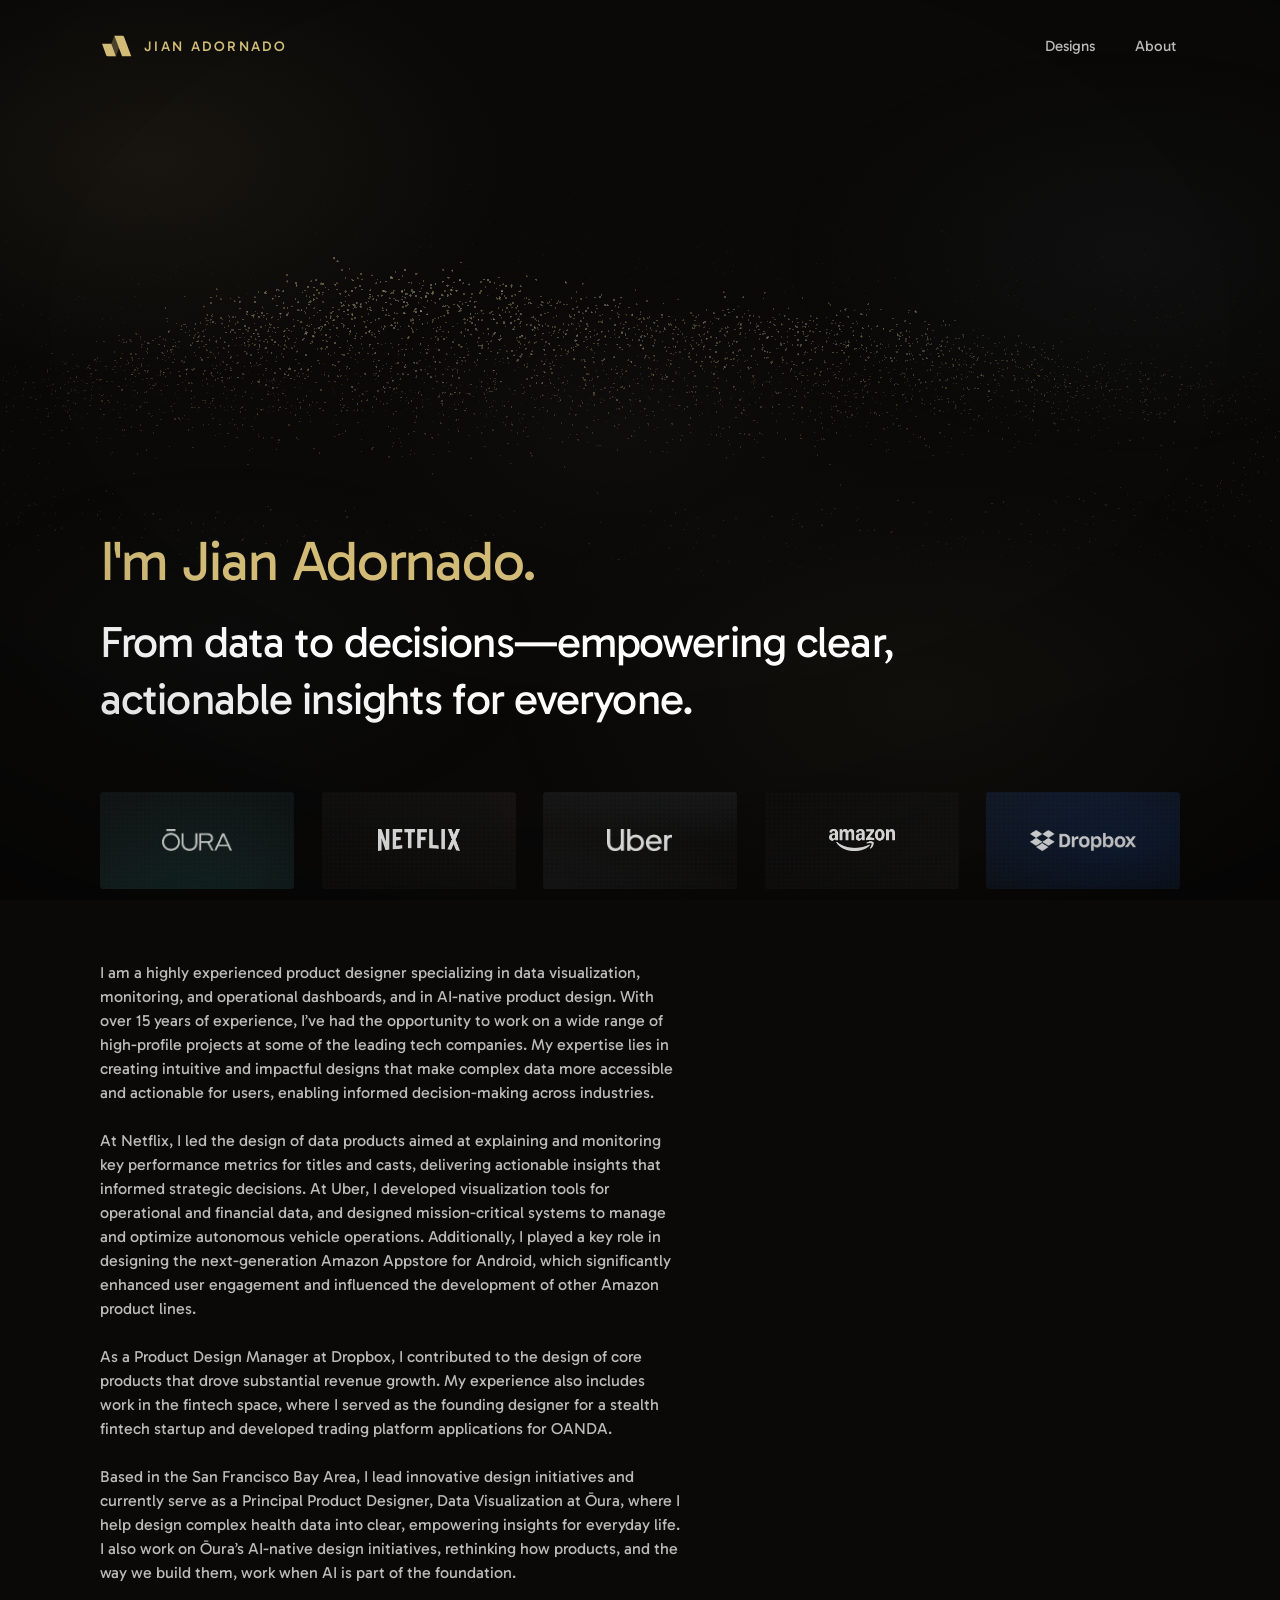
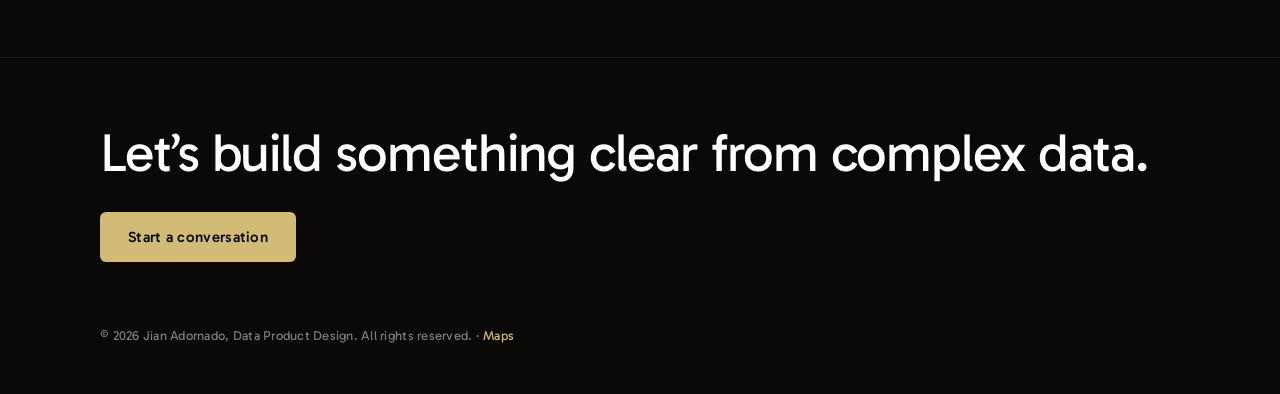
==== commit a4eab5a8: "Merge 9e937781963bd569be9f98956b0d834e92132de2 into b27a84c130939b3ccdb2a155d5dd2d7d944dcfd1" ====
--- a/about/index.html
+++ b/about/index.html
@@ -58,7 +58,7 @@
   <!-- Google tag (gtag.js) -->
   <script async src="https://www.googletagmanager.com/gtag/js?id=G-9888HFYBES"></script>
   <script src="../assets/js/analytics.js?v=events1"></script>
-  <link rel="stylesheet" href="../assets/css/style.css?v=elegance2">
+  <link rel="stylesheet" href="../assets/css/style.css?v=nav1">
 </head>
 <body>
   <header class="nav">
@@ -73,7 +73,7 @@
   </header>
   <main>
     <section class="container hero about-hero hero--cinema" data-shape="helix">
-      <h1 class="reveal">I’m Jian Adornado.</h1>
+      <h1 class="reveal">I'm Jian Adornado.</h1>
       <h2 class="statement reveal" style="--reveal-delay: 80ms">From data to decisions—empowering clear, actionable insights for everyone.</h2>
     </section>
     <section class="container about-body">
@@ -97,7 +97,7 @@
     <p class="copyright">© 2026 Jian Adornado, Data Product Design. All rights reserved. · <a href="https://maps.jianart.com/">Maps</a></p>
   </footer>
   </main>
-  <script src="../assets/js/data-weather.js?v=lab41" defer></script>
+  <script src="../assets/js/data-weather.js?v=lab42" defer></script>
   <script src="../assets/js/reveal.js?v=maps1" defer></script>
 </body>
 </html>
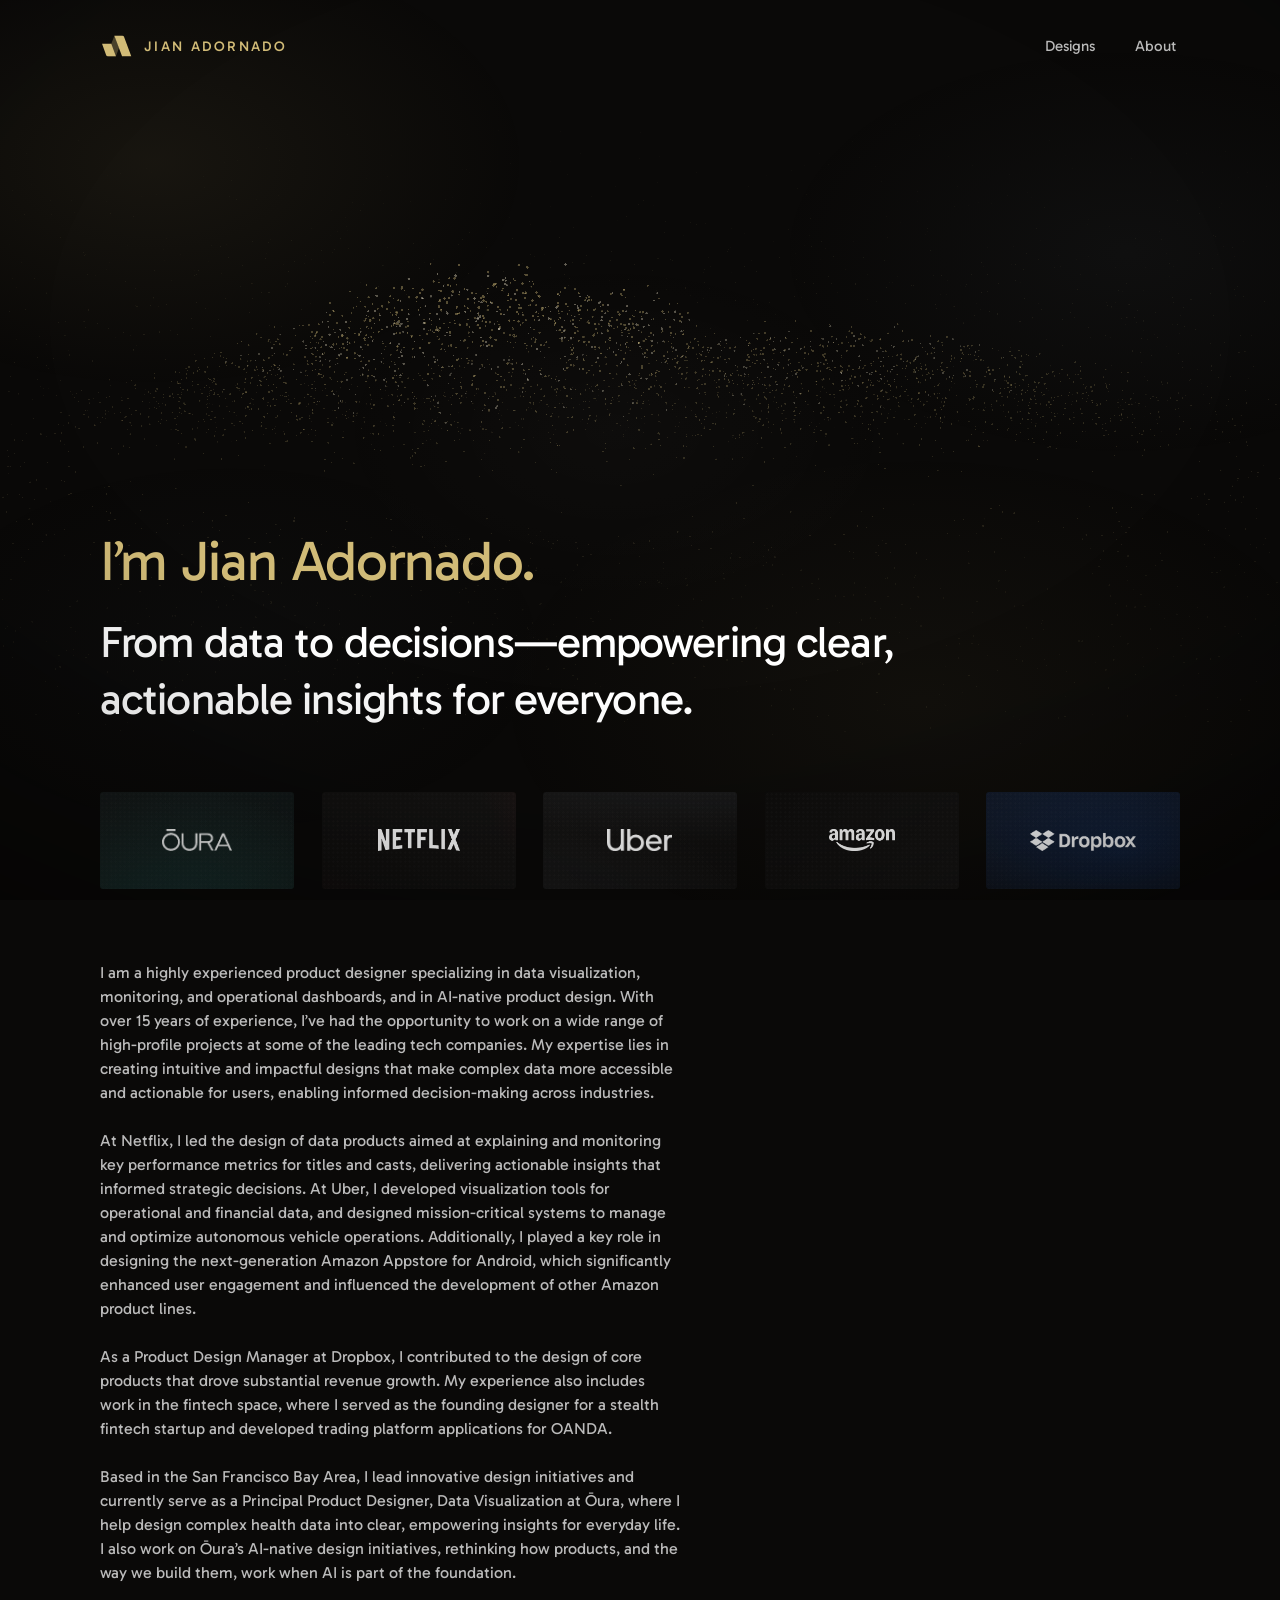
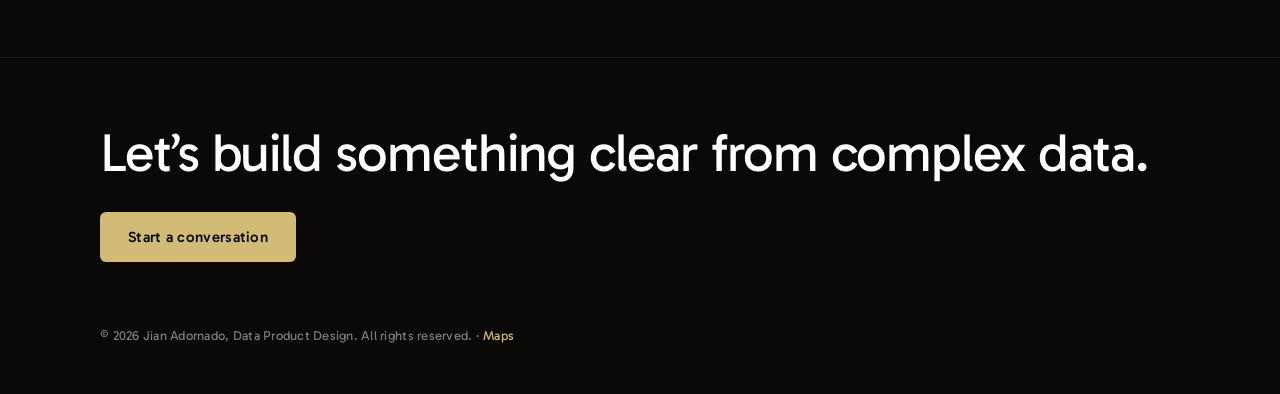
==== commit 711d7b5f: "Elegance: even the closing line and finish the logo row (#12) Balance the shared closing headline so" ====
--- a/about/index.html
+++ b/about/index.html
@@ -58,7 +58,7 @@
   <!-- Google tag (gtag.js) -->
   <script async src="https://www.googletagmanager.com/gtag/js?id=G-9888HFYBES"></script>
   <script src="../assets/js/analytics.js?v=events1"></script>
-  <link rel="stylesheet" href="../assets/css/style.css?v=nav1">
+  <link rel="stylesheet" href="../assets/css/style.css?v=elegance2">
 </head>
 <body>
   <header class="nav">
@@ -73,7 +73,7 @@
   </header>
   <main>
     <section class="container hero about-hero hero--cinema" data-shape="helix">
-      <h1 class="reveal">I'm Jian Adornado.</h1>
+      <h1 class="reveal">I’m Jian Adornado.</h1>
       <h2 class="statement reveal" style="--reveal-delay: 80ms">From data to decisions—empowering clear, actionable insights for everyone.</h2>
     </section>
     <section class="container about-body">
@@ -97,7 +97,7 @@
     <p class="copyright">© 2026 Jian Adornado, Data Product Design. All rights reserved. · <a href="https://maps.jianart.com/">Maps</a></p>
   </footer>
   </main>
-  <script src="../assets/js/data-weather.js?v=lab42" defer></script>
+  <script src="../assets/js/data-weather.js?v=lab41" defer></script>
   <script src="../assets/js/reveal.js?v=maps1" defer></script>
 </body>
 </html>
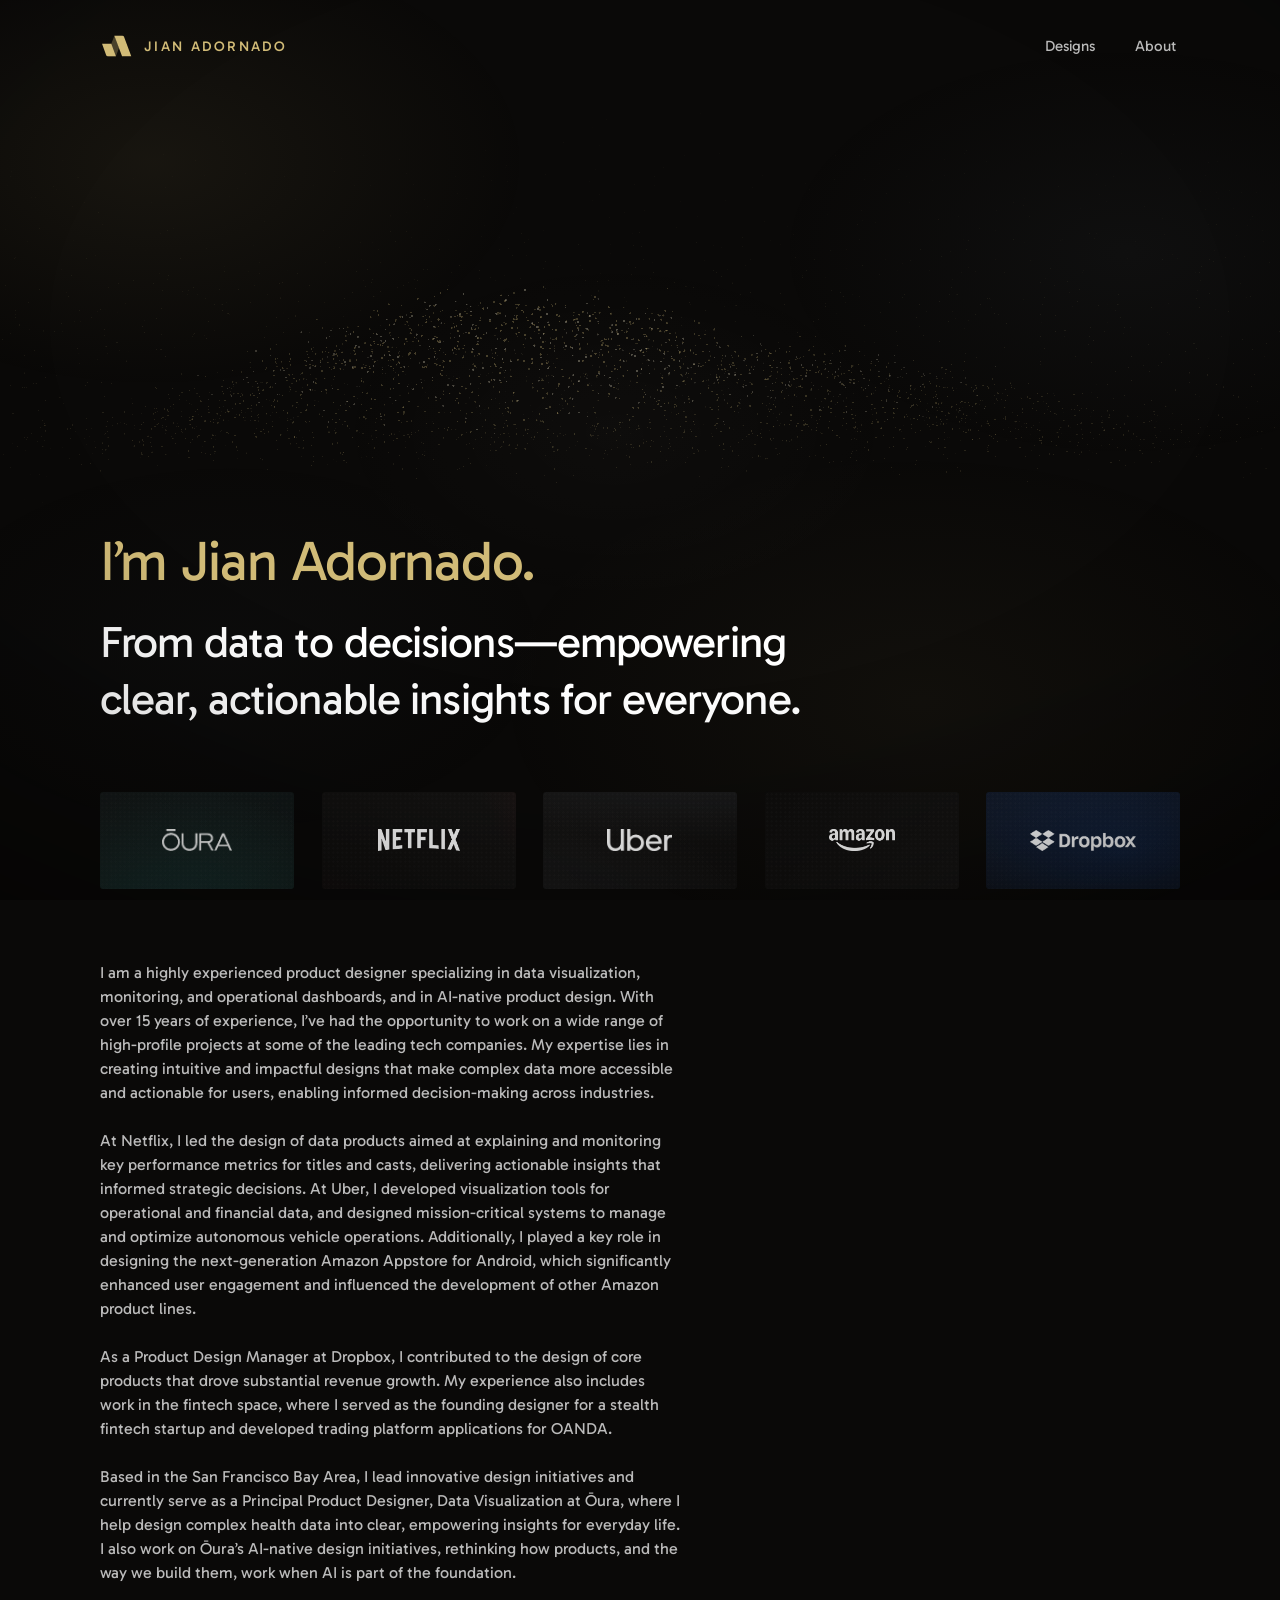
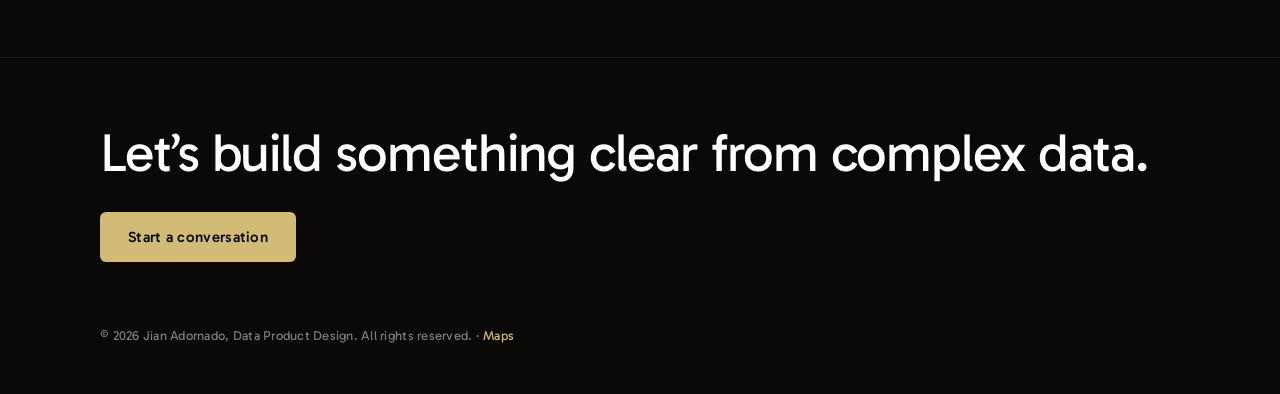
==== commit 5f06e8cf: "Elegance: center a short row and finish the last lines The phone copyright left Maps alone, an odd g" ====
--- a/about/index.html
+++ b/about/index.html
@@ -58,7 +58,7 @@
   <!-- Google tag (gtag.js) -->
   <script async src="https://www.googletagmanager.com/gtag/js?id=G-9888HFYBES"></script>
   <script src="../assets/js/analytics.js?v=events1"></script>
-  <link rel="stylesheet" href="../assets/css/style.css?v=elegance2">
+  <link rel="stylesheet" href="../assets/css/style.css?v=elegance3">
 </head>
 <body>
   <header class="nav">
@@ -94,7 +94,7 @@
   <footer class="container cta reveal">
     <h2>Let’s build something clear from complex data.</h2>
     <a class="btn" href="mailto:jian@jianart.com">Start a conversation</a>
-    <p class="copyright">© 2026 Jian Adornado, Data Product Design. All rights reserved. · <a href="https://maps.jianart.com/">Maps</a></p>
+    <p class="copyright">© 2026 Jian Adornado, Data Product Design. <span class="copyright-tail">All rights reserved. · <a href="https://maps.jianart.com/">Maps</a></span></p>
   </footer>
   </main>
   <script src="../assets/js/data-weather.js?v=lab41" defer></script>
--- a/assets/css/style.css
+++ b/assets/css/style.css
@@ -793,6 +793,13 @@
   transform: scale(1.015);
 }
 
+/* An odd last image keeps its crop and sits in the middle of the row. */
+.gallery img:last-child:nth-child(odd):not(:only-child) {
+  grid-column: 1 / -1;
+  justify-self: center;
+  width: calc((100% - 30px) / 2);
+}
+
 .notables-section {
   padding-top: 96px;
 }
@@ -830,6 +837,10 @@
   .feature-grid,
   .gallery {
     gap: 20px;
+  }
+
+  .gallery img:last-child:nth-child(odd):not(:only-child) {
+    width: calc((100% - 20px) / 2);
   }
 
   .notables-grid {
@@ -842,6 +853,12 @@
   .gallery,
   .notables-grid {
     grid-template-columns: 1fr;
+  }
+
+  .gallery img:last-child:nth-child(odd):not(:only-child) {
+    grid-column: auto;
+    justify-self: stretch;
+    width: 100%;
   }
 
   .feature h2,
@@ -875,6 +892,8 @@
   letter-spacing: -0.02em;
   color: var(--text);
   max-width: 900px;
+  /* Break after the dash clause, not after a comma. */
+  text-wrap: balance;
 }
 
 @media (max-width: 800px) {
@@ -1200,6 +1219,11 @@
   color: var(--muted);
 }
 
+/* Keep the legal close together so “Maps” cannot land on its own line. */
+.copyright-tail {
+  white-space: nowrap;
+}
+
 .copyright a {
   color: var(--gold);
   transition: color 0.25s ease;
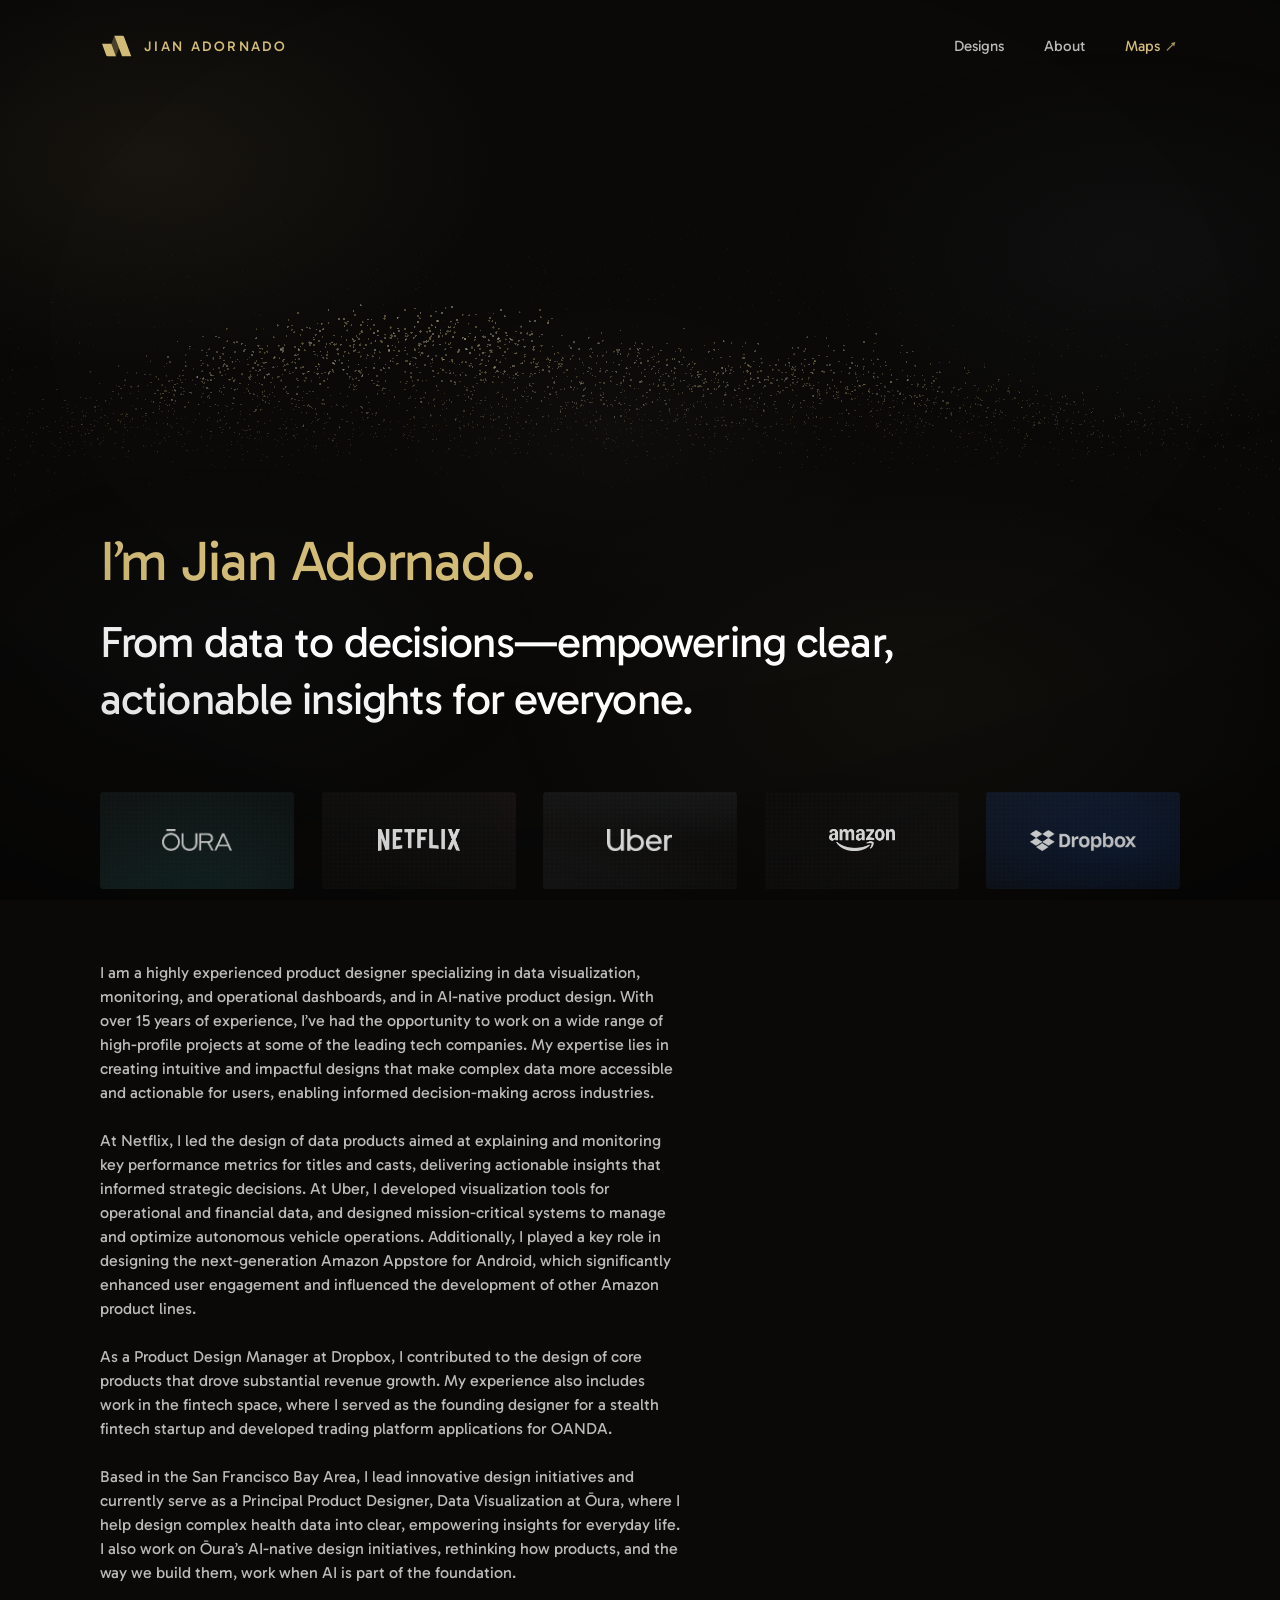
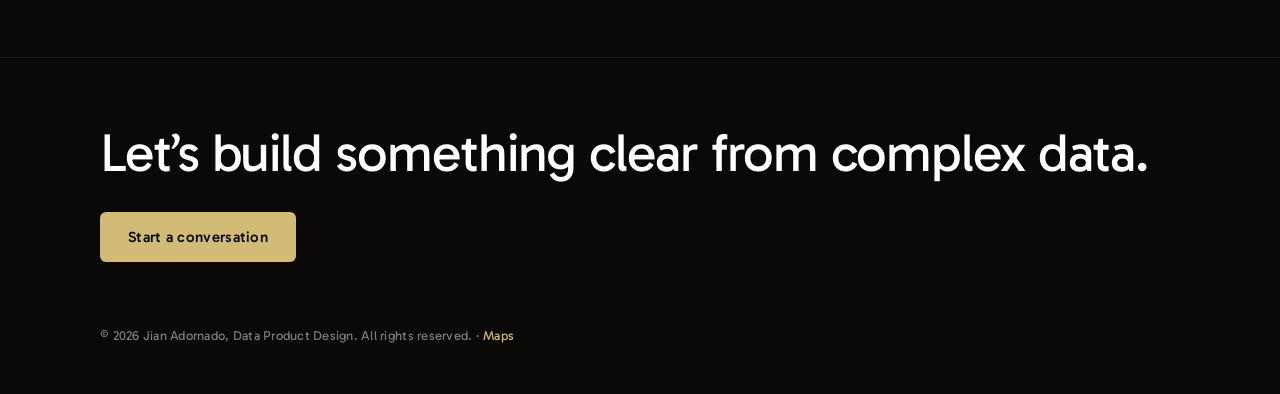
==== commit a782f7cc: "Add Maps to the nav as a gold destination link Puts Maps after About on every page, in gold with a s" ====
--- a/about/index.html
+++ b/about/index.html
@@ -58,7 +58,7 @@
   <!-- Google tag (gtag.js) -->
   <script async src="https://www.googletagmanager.com/gtag/js?id=G-9888HFYBES"></script>
   <script src="../assets/js/analytics.js?v=events1"></script>
-  <link rel="stylesheet" href="../assets/css/style.css?v=elegance3">
+  <link rel="stylesheet" href="../assets/css/style.css?v=maps5">
 </head>
 <body>
   <header class="nav">
@@ -69,6 +69,7 @@
     <nav class="nav-links" aria-label="Primary">
       <a href="../">Designs</a>
       <a href="../about/" aria-current="page">About</a>
+      <a class="nav-maps" href="https://maps.jianart.com/" aria-label="Maps, opens the city street map posters">Maps</a>
     </nav>
   </header>
   <main>
@@ -94,7 +95,7 @@
   <footer class="container cta reveal">
     <h2>Let’s build something clear from complex data.</h2>
     <a class="btn" href="mailto:jian@jianart.com">Start a conversation</a>
-    <p class="copyright">© 2026 Jian Adornado, Data Product Design. <span class="copyright-tail">All rights reserved. · <a href="https://maps.jianart.com/">Maps</a></span></p>
+    <p class="copyright">© 2026 Jian Adornado, Data Product Design. All rights reserved. · <a href="https://maps.jianart.com/">Maps</a></p>
   </footer>
   </main>
   <script src="../assets/js/data-weather.js?v=lab41" defer></script>
--- a/assets/css/style.css
+++ b/assets/css/style.css
@@ -302,6 +302,26 @@
   color: var(--text);
 }
 
+/* Sister site: gold + arrow so it reads as a destination, not another page. */
+.nav-links a.nav-maps {
+  color: var(--gold);
+  gap: 6px;
+}
+.nav-links a.nav-maps::after {
+  content: "↗";
+  font-size: 0.85em;
+  line-height: 1;
+  opacity: 0.75;
+  transition: opacity 0.25s ease, transform 0.25s ease;
+}
+.nav-links a.nav-maps:hover {
+  color: #e0cf9a;
+}
+.nav-links a.nav-maps:hover::after {
+  opacity: 1;
+  transform: translate(1px, -1px);
+}
+
 @media (max-width: 800px) {
   .nav {
     padding-top: 18px;
@@ -793,13 +813,6 @@
   transform: scale(1.015);
 }
 
-/* An odd last image keeps its crop and sits in the middle of the row. */
-.gallery img:last-child:nth-child(odd):not(:only-child) {
-  grid-column: 1 / -1;
-  justify-self: center;
-  width: calc((100% - 30px) / 2);
-}
-
 .notables-section {
   padding-top: 96px;
 }
@@ -837,10 +850,6 @@
   .feature-grid,
   .gallery {
     gap: 20px;
-  }
-
-  .gallery img:last-child:nth-child(odd):not(:only-child) {
-    width: calc((100% - 20px) / 2);
   }
 
   .notables-grid {
@@ -853,12 +862,6 @@
   .gallery,
   .notables-grid {
     grid-template-columns: 1fr;
-  }
-
-  .gallery img:last-child:nth-child(odd):not(:only-child) {
-    grid-column: auto;
-    justify-self: stretch;
-    width: 100%;
   }
 
   .feature h2,
@@ -892,8 +895,6 @@
   letter-spacing: -0.02em;
   color: var(--text);
   max-width: 900px;
-  /* Break after the dash clause, not after a comma. */
-  text-wrap: balance;
 }
 
 @media (max-width: 800px) {
@@ -1219,11 +1220,6 @@
   color: var(--muted);
 }
 
-/* Keep the legal close together so “Maps” cannot land on its own line. */
-.copyright-tail {
-  white-space: nowrap;
-}
-
 .copyright a {
   color: var(--gold);
   transition: color 0.25s ease;
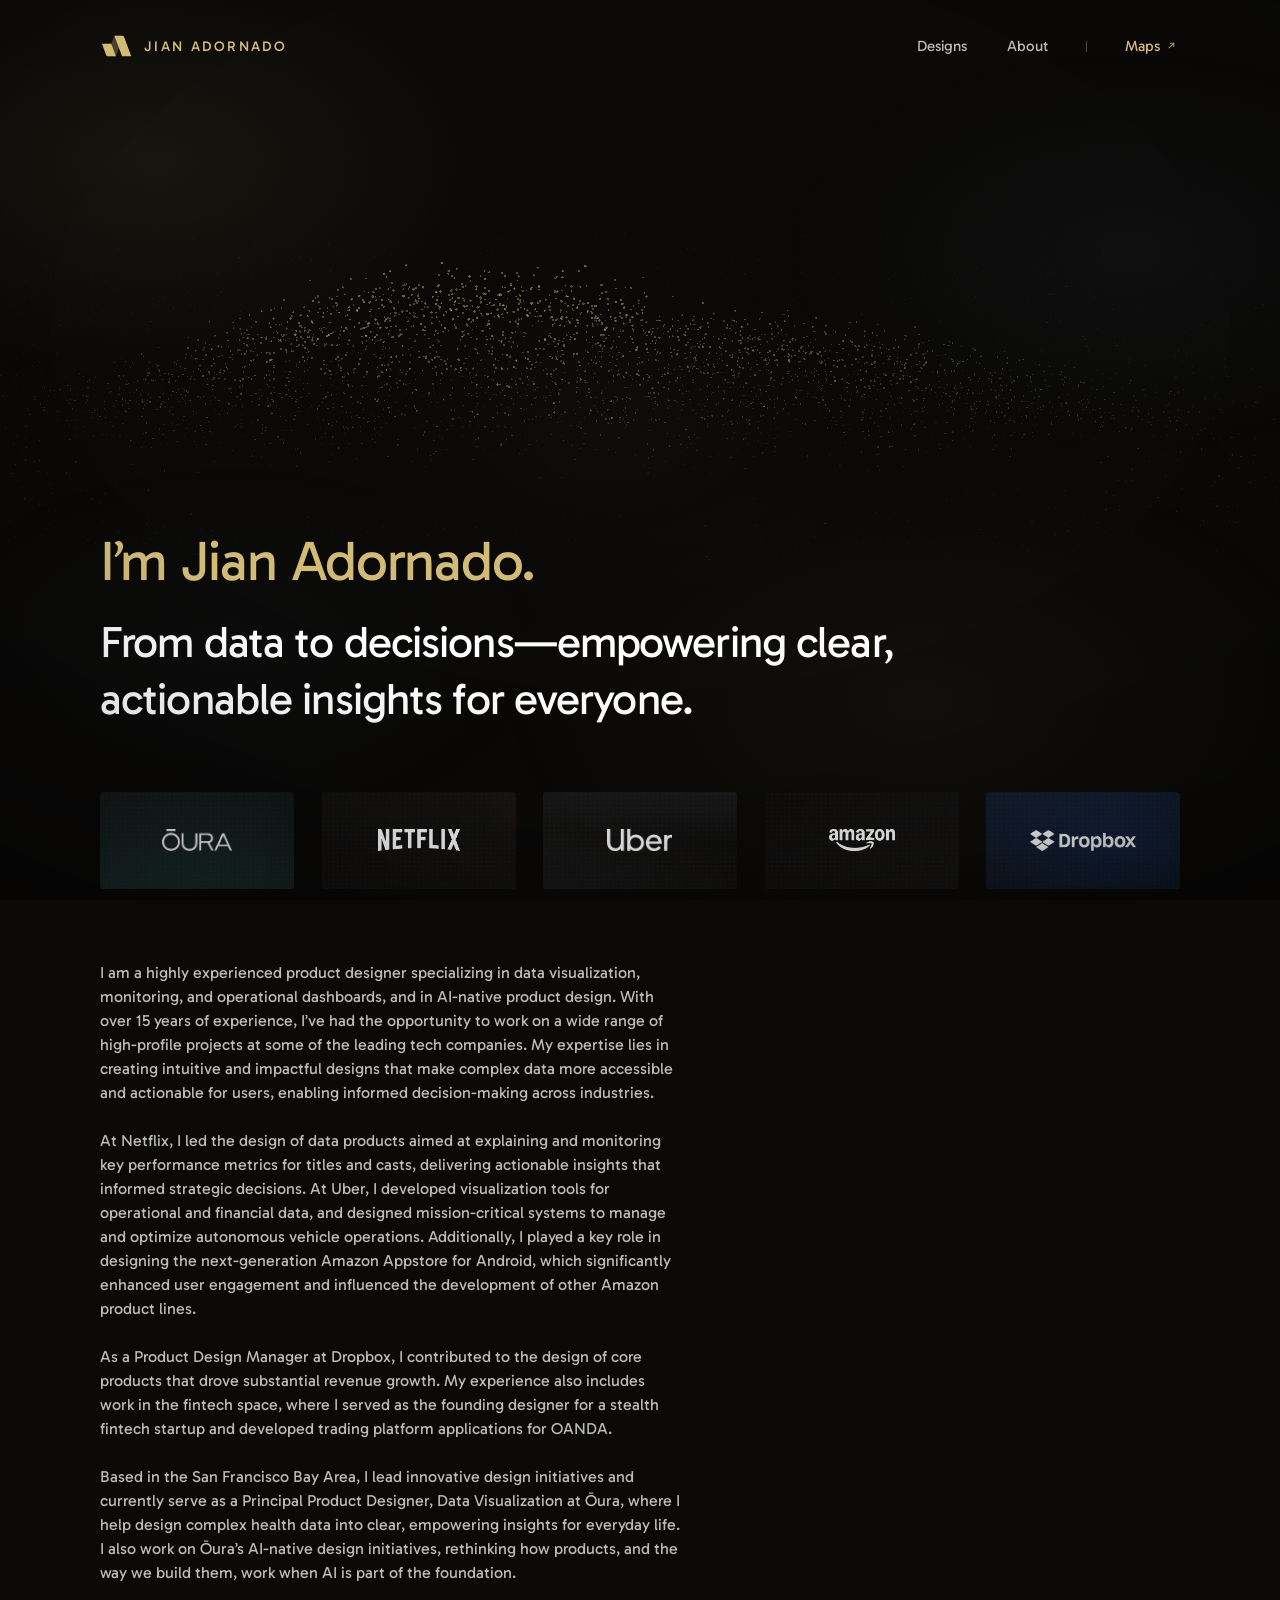
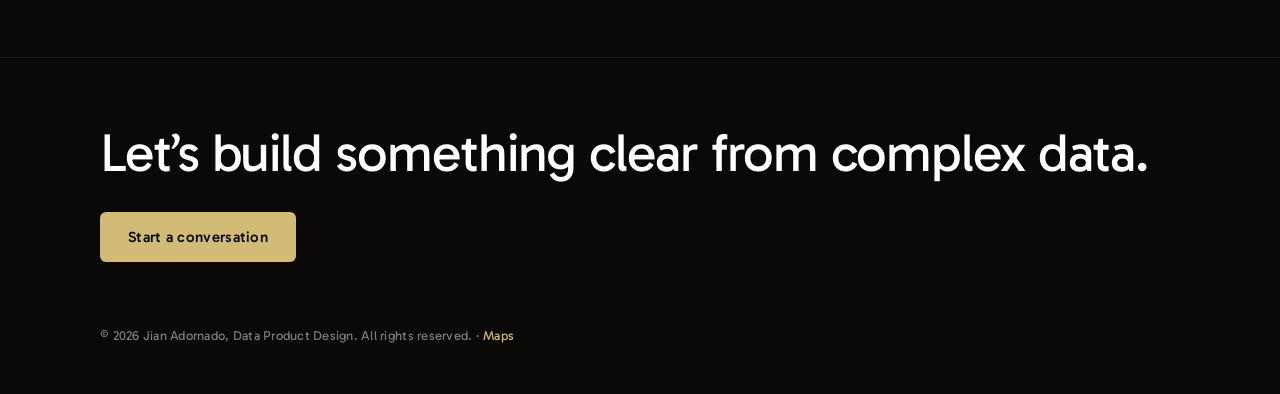
==== commit 868dd73e: "Refine Maps nav: thin pipe and even hairline arrow Replaces the uneven Unicode arrow with an SVG mas" ====
--- a/about/index.html
+++ b/about/index.html
@@ -58,7 +58,7 @@
   <!-- Google tag (gtag.js) -->
   <script async src="https://www.googletagmanager.com/gtag/js?id=G-9888HFYBES"></script>
   <script src="../assets/js/analytics.js?v=events1"></script>
-  <link rel="stylesheet" href="../assets/css/style.css?v=maps5">
+  <link rel="stylesheet" href="../assets/css/style.css?v=maps6">
 </head>
 <body>
   <header class="nav">
@@ -69,6 +69,7 @@
     <nav class="nav-links" aria-label="Primary">
       <a href="../">Designs</a>
       <a href="../about/" aria-current="page">About</a>
+      <span class="nav-sep" aria-hidden="true"></span>
       <a class="nav-maps" href="https://maps.jianart.com/" aria-label="Maps, opens the city street map posters">Maps</a>
     </nav>
   </header>
--- a/assets/css/style.css
+++ b/assets/css/style.css
@@ -302,16 +302,31 @@
   color: var(--text);
 }
 
-/* Sister site: gold + arrow so it reads as a destination, not another page. */
+/* Thin pipe before Maps — separates sister site from on-site pages. */
+.nav-links .nav-sep {
+  width: 1px;
+  height: 11px;
+  margin: 0 2px;
+  background: currentColor;
+  opacity: 0.36;
+  flex: none;
+  align-self: center;
+}
+/* Sister site: gold + hairline arrow (SVG mask stays even with the type). */
 .nav-links a.nav-maps {
   color: var(--gold);
-  gap: 6px;
+  gap: 7px;
 }
 .nav-links a.nav-maps::after {
-  content: "↗";
-  font-size: 0.85em;
-  line-height: 1;
+  content: "";
+  width: 9px;
+  height: 9px;
+  flex: none;
+  margin-top: -0.5px;
   opacity: 0.75;
+  background: currentColor;
+  -webkit-mask: url("data:image/svg+xml,%3Csvg xmlns='http://www.w3.org/2000/svg' viewBox='0 0 10 10'%3E%3Cpath fill='none' stroke='%23000' stroke-width='1.25' stroke-linecap='square' d='M2.5 7.5L7.5 2.5M7.5 2.5H4M7.5 2.5V6'/%3E%3C/svg%3E") center / contain no-repeat;
+  mask: url("data:image/svg+xml,%3Csvg xmlns='http://www.w3.org/2000/svg' viewBox='0 0 10 10'%3E%3Cpath fill='none' stroke='%23000' stroke-width='1.25' stroke-linecap='square' d='M2.5 7.5L7.5 2.5M7.5 2.5H4M7.5 2.5V6'/%3E%3C/svg%3E") center / contain no-repeat;
   transition: opacity 0.25s ease, transform 0.25s ease;
 }
 .nav-links a.nav-maps:hover {
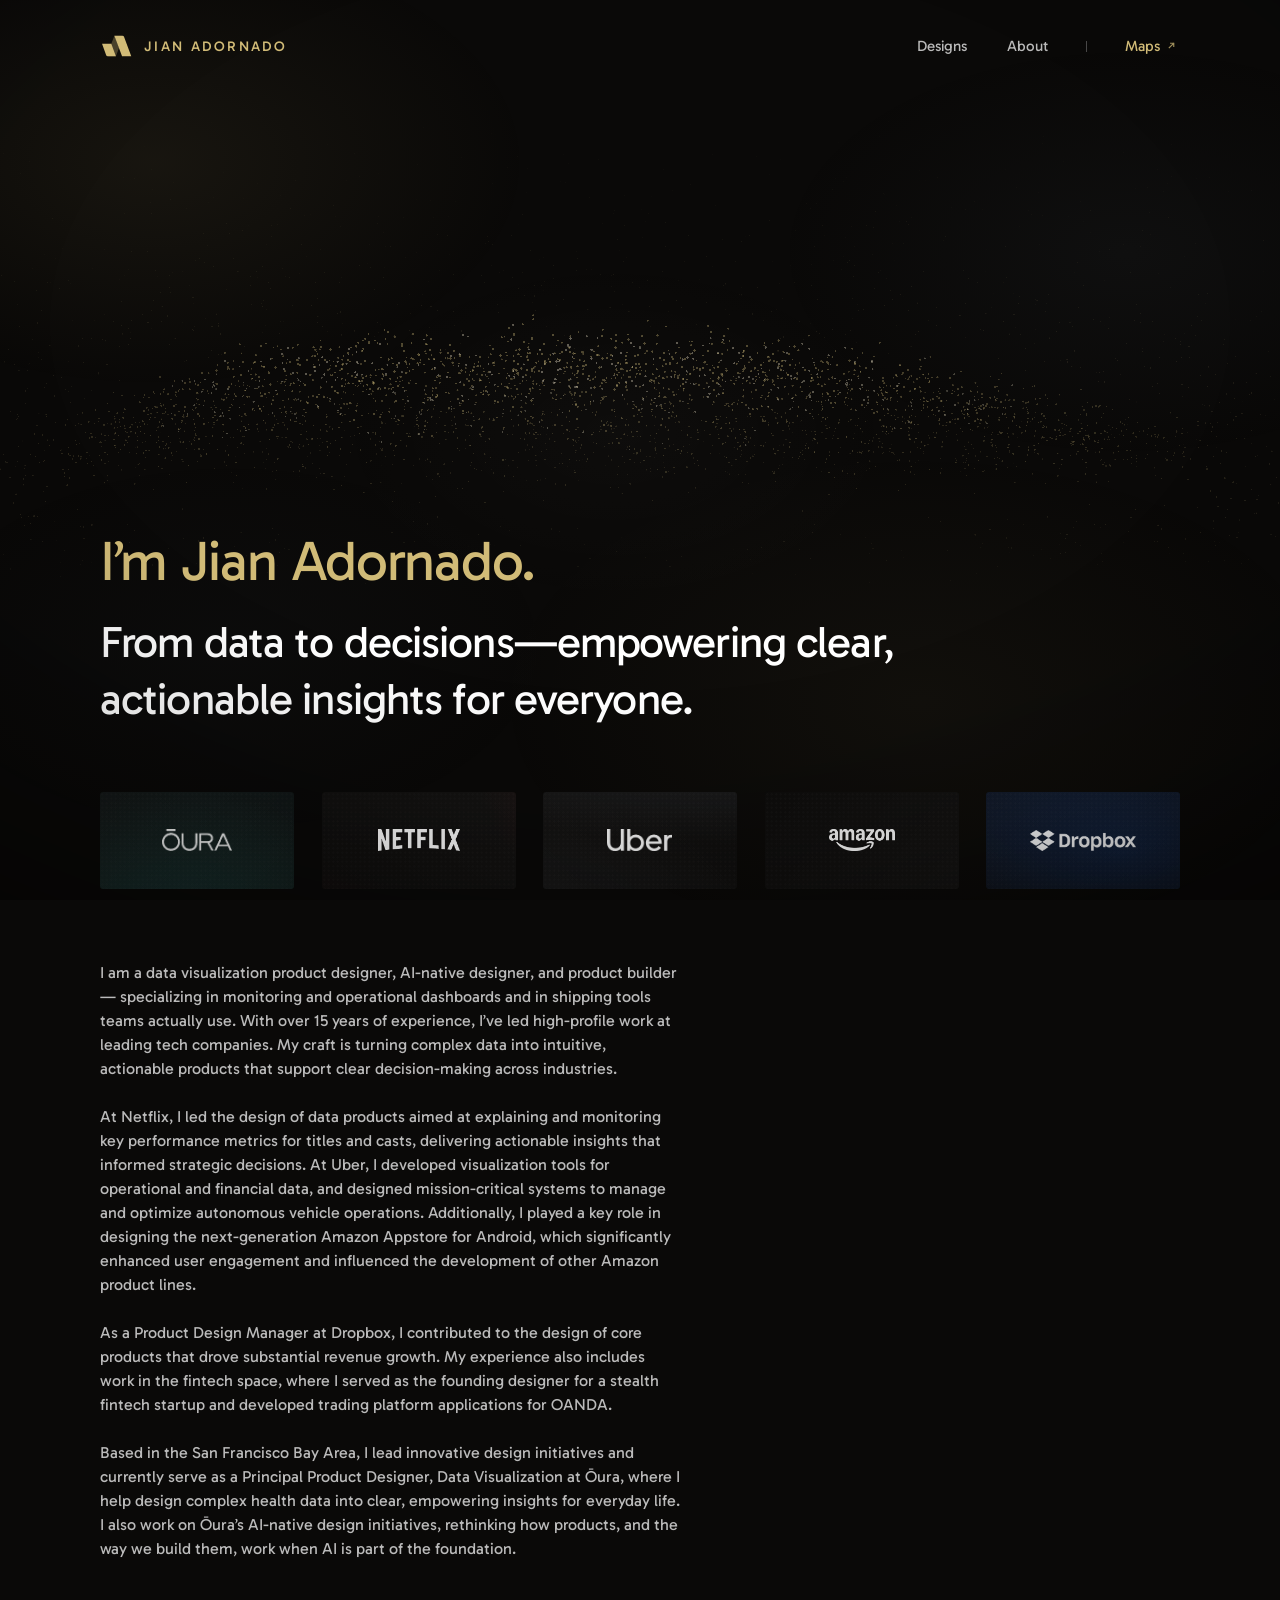
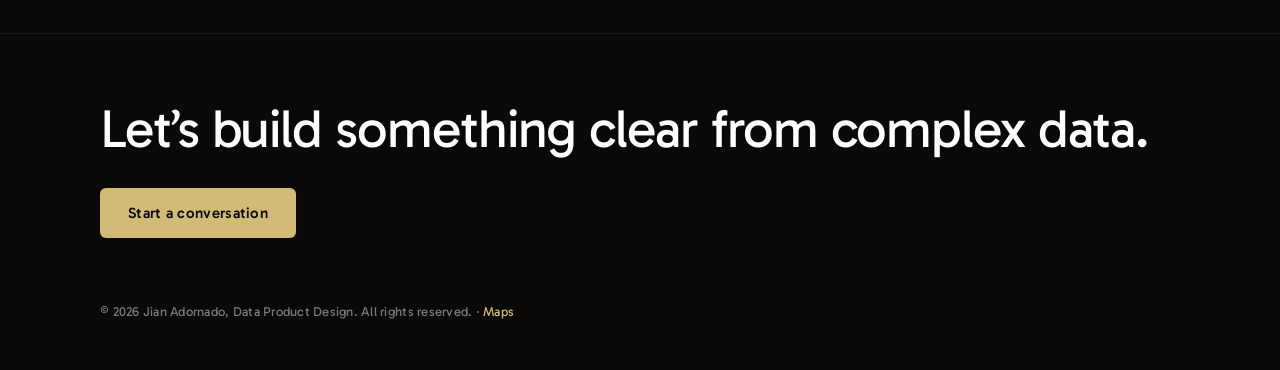
==== commit 256273cf: "SEO: position as data visualization product designer and AI-native builder Strengthen entity SEO (Pe" ====
--- a/about/index.html
+++ b/about/index.html
@@ -3,56 +3,106 @@
 <head>
   <meta charset="utf-8">
   <meta name="viewport" content="width=device-width, initial-scale=1">
-  <title>About — Jian Adornado, Product Design</title>
-  <meta name="description" content="Product Designer specializing in data visualization and AI-native product design. 15+ years across Netflix, Uber, Amazon, Dropbox, fintech, and Ōura.">
+  <title>About Jian Adornado — Data Visualization Product Designer &amp; AI-Native Builder</title>
+  <meta name="description" content="Jian Adornado is a data visualization product designer, AI-native designer, and product builder with 15+ years shipping tools at Netflix, Uber, Amazon, Dropbox, fintech, and Ōura.">
   <link rel="canonical" href="https://jianart.com/about/">
   <link rel="icon" href="../assets/img/SqNN7K6sQ9od4rxZ4x5qxdmnmo.svg">
-  <meta property="og:type" content="website">
-  <meta property="og:title" content="About — Jian Adornado, Product Design">
-  <meta property="og:description" content="Product Designer specializing in data visualization and AI-native product design. 15+ years across Netflix, Uber, Amazon, Dropbox, fintech, and Ōura.">
+  <meta property="og:type" content="profile">
+  <meta property="og:title" content="About Jian Adornado — Data Visualization Product Designer &amp; AI-Native Builder">
+  <meta property="og:description" content="Jian Adornado is a data visualization product designer, AI-native designer, and product builder with 15+ years shipping tools at Netflix, Uber, Amazon, Dropbox, fintech, and Ōura.">
   <meta name="author" content="Jian Adornado">
   <meta name="robots" content="index, follow, max-image-preview:large, max-snippet:-1, max-video-preview:-1">
   <meta name="theme-color" content="#0a0908">
   <meta property="og:url" content="https://jianart.com/about/">
-  <meta property="og:site_name" content="Jian Adornado — Product Design">
+  <meta property="og:site_name" content="Jian Adornado — Data Visualization &amp; AI-Native Design">
   <meta property="og:locale" content="en_US">
   <meta property="og:image" content="https://jianart.com/assets/img/IVl3IW1j612sjHHngOHqxc5JTvQ.png">
-  <meta property="og:image:alt" content="About — Jian Adornado, Product Design">
+  <meta property="og:image:alt" content="About Jian Adornado — Data Visualization Product Designer &amp; AI-Native Builder">
   <meta name="twitter:card" content="summary_large_image">
-  <meta name="twitter:title" content="About — Jian Adornado, Product Design">
-  <meta name="twitter:description" content="Product Designer specializing in data visualization and AI-native product design. 15+ years across Netflix, Uber, Amazon, Dropbox, fintech, and Ōura.">
+  <meta name="twitter:title" content="About Jian Adornado — Data Visualization Product Designer &amp; AI-Native Builder">
+  <meta name="twitter:description" content="Jian Adornado is a data visualization product designer, AI-native designer, and product builder with 15+ years shipping tools at Netflix, Uber, Amazon, Dropbox, fintech, and Ōura.">
   <meta name="twitter:image" content="https://jianart.com/assets/img/IVl3IW1j612sjHHngOHqxc5JTvQ.png">
   <link rel="alternate" type="text/plain" href="https://jianart.com/llms.txt" title="LLM-friendly site summary">
   <script type="application/ld+json">
 {
     "@context": "https://schema.org",
-    "@type": "Person",
-    "@id": "https://jianart.com/#person",
-    "name": "Jian Adornado",
-    "url": "https://jianart.com/",
-    "image": "https://jianart.com/assets/img/BVM6DSWJPtAZbFw5nSXjElplk6Q.svg",
-    "jobTitle": "Principal Product Designer, Data Visualization",
-    "worksFor": {
-      "@type": "Organization",
-      "name": "Ōura"
-    },
-    "description": "Product designer specializing in data visualization and AI-native product design, from monitoring dashboards to health insights. Experience across Netflix, Uber, Amazon, Dropbox, and Ōura.",
-    "knowsAbout": [
-      "Product design",
-      "Data visualization",
-      "Data products",
-      "AI-native product design",
-      "Human-AI interaction design",
-      "Dashboard design",
-      "Design systems",
-      "Health data"
-    ],
-    "address": {
-      "@type": "PostalAddress",
-      "addressRegion": "CA",
-      "addressCountry": "US"
-    },
-    "email": "mailto:jian@jianart.com"
+    "@graph": [
+      {
+        "@type": "ProfilePage",
+        "@id": "https://jianart.com/about/#profilepage",
+        "url": "https://jianart.com/about/",
+        "name": "About Jian Adornado",
+        "isPartOf": {"@id": "https://jianart.com/#website"},
+        "mainEntity": {"@id": "https://jianart.com/#person"},
+        "inLanguage": "en-US"
+      },
+      {
+        "@type": "Person",
+        "@id": "https://jianart.com/#person",
+        "name": "Jian Adornado",
+        "url": "https://jianart.com/",
+        "image": "https://jianart.com/assets/img/BVM6DSWJPtAZbFw5nSXjElplk6Q.svg",
+        "jobTitle": "Principal Product Designer, Data Visualization",
+        "worksFor": {
+          "@type": "Organization",
+          "name": "Ōura"
+        },
+        "description": "Data visualization product designer, AI-native designer, and product builder. Designs monitoring dashboards, health insights, and AI-native experiences. Experience across Netflix, Uber, Amazon, Dropbox, Motive, and Ōura.",
+        "knowsAbout": [
+          "Product design",
+          "Data visualization",
+          "Data visualization product design",
+          "Data products",
+          "AI-native product design",
+          "AI-native designer",
+          "Product building",
+          "Human-AI interaction design",
+          "Dashboard design",
+          "Design systems",
+          "Health data",
+          "Founding product design"
+        ],
+        "hasOccupation": {
+          "@type": "Occupation",
+          "name": "Principal Product Designer, Data Visualization",
+          "occupationLocation": {
+            "@type": "Place",
+            "address": {
+              "@type": "PostalAddress",
+              "addressLocality": "San Francisco",
+              "addressRegion": "CA",
+              "addressCountry": "US"
+            }
+          },
+          "skills": [
+            "Data visualization",
+            "AI-native product design",
+            "Product building",
+            "Dashboard design",
+            "Design systems"
+          ]
+        },
+        "alumniOf": [
+          {"@type": "Organization", "name": "Netflix"},
+          {"@type": "Organization", "name": "Uber"},
+          {"@type": "Organization", "name": "Amazon"},
+          {"@type": "Organization", "name": "Dropbox"},
+          {"@type": "Organization", "name": "Motive"}
+        ],
+        "sameAs": [
+          "https://www.linkedin.com/in/jianart",
+          "https://rootspodcast.design/podcast/jianadornado",
+          "https://maps.jianart.com/"
+        ],
+        "address": {
+          "@type": "PostalAddress",
+          "addressLocality": "San Francisco",
+          "addressRegion": "CA",
+          "addressCountry": "US"
+        },
+        "email": "mailto:jian@jianart.com"
+      }
+    ]
   }
   </script>
   <!-- Google tag (gtag.js) -->
@@ -87,7 +137,7 @@
         <div class="logo-card logo-card--dropbox reveal" style="--reveal-delay: 240ms"><img src="../assets/img/3S8GqDAReuVeaG3gFWsL9aQ7z0E.png" alt="Dropbox"></div>
       </div>
       <div class="about-bio">
-        <p class="reveal" style="--reveal-delay: 0ms">I am a highly experienced product designer specializing in data visualization, monitoring, and operational dashboards, and in AI-native product design. With over 15 years of experience, I’ve had the opportunity to work on a wide range of high-profile projects at some of the leading tech companies. My expertise lies in creating intuitive and impactful designs that make complex data more accessible and actionable for users, enabling informed decision-making across industries.</p>
+        <p class="reveal" style="--reveal-delay: 0ms">I am a data visualization product designer, AI-native designer, and product builder — specializing in monitoring and operational dashboards and in shipping tools teams actually use. With over 15 years of experience, I’ve led high-profile work at leading tech companies. My craft is turning complex data into intuitive, actionable products that support clear decision-making across industries.</p>
         <p class="reveal" style="--reveal-delay: 60ms">At Netflix, I led the design of data products aimed at explaining and monitoring key performance metrics for titles and casts, delivering actionable insights that informed strategic decisions. At Uber, I developed visualization tools for operational and financial data, and designed mission-critical systems to manage and optimize autonomous vehicle operations. Additionally, I played a key role in designing the next-generation Amazon Appstore for Android, which significantly enhanced user engagement and influenced the development of other Amazon product lines.</p>
         <p class="reveal" style="--reveal-delay: 120ms">As a Product Design Manager at Dropbox, I contributed to the design of core products that drove substantial revenue growth. My experience also includes work in the fintech space, where I served as the founding designer for a stealth fintech startup and developed trading platform applications for OANDA.</p>
         <p class="reveal" style="--reveal-delay: 180ms">Based in the San Francisco Bay Area, I lead innovative design initiatives and currently serve as a Principal Product Designer, Data Visualization at Ōura, where I help design complex health data into clear, empowering insights for everyday life. I also work on Ōura’s AI-native design initiatives, rethinking how products, and the way we build them, work when AI is part of the foundation.</p>
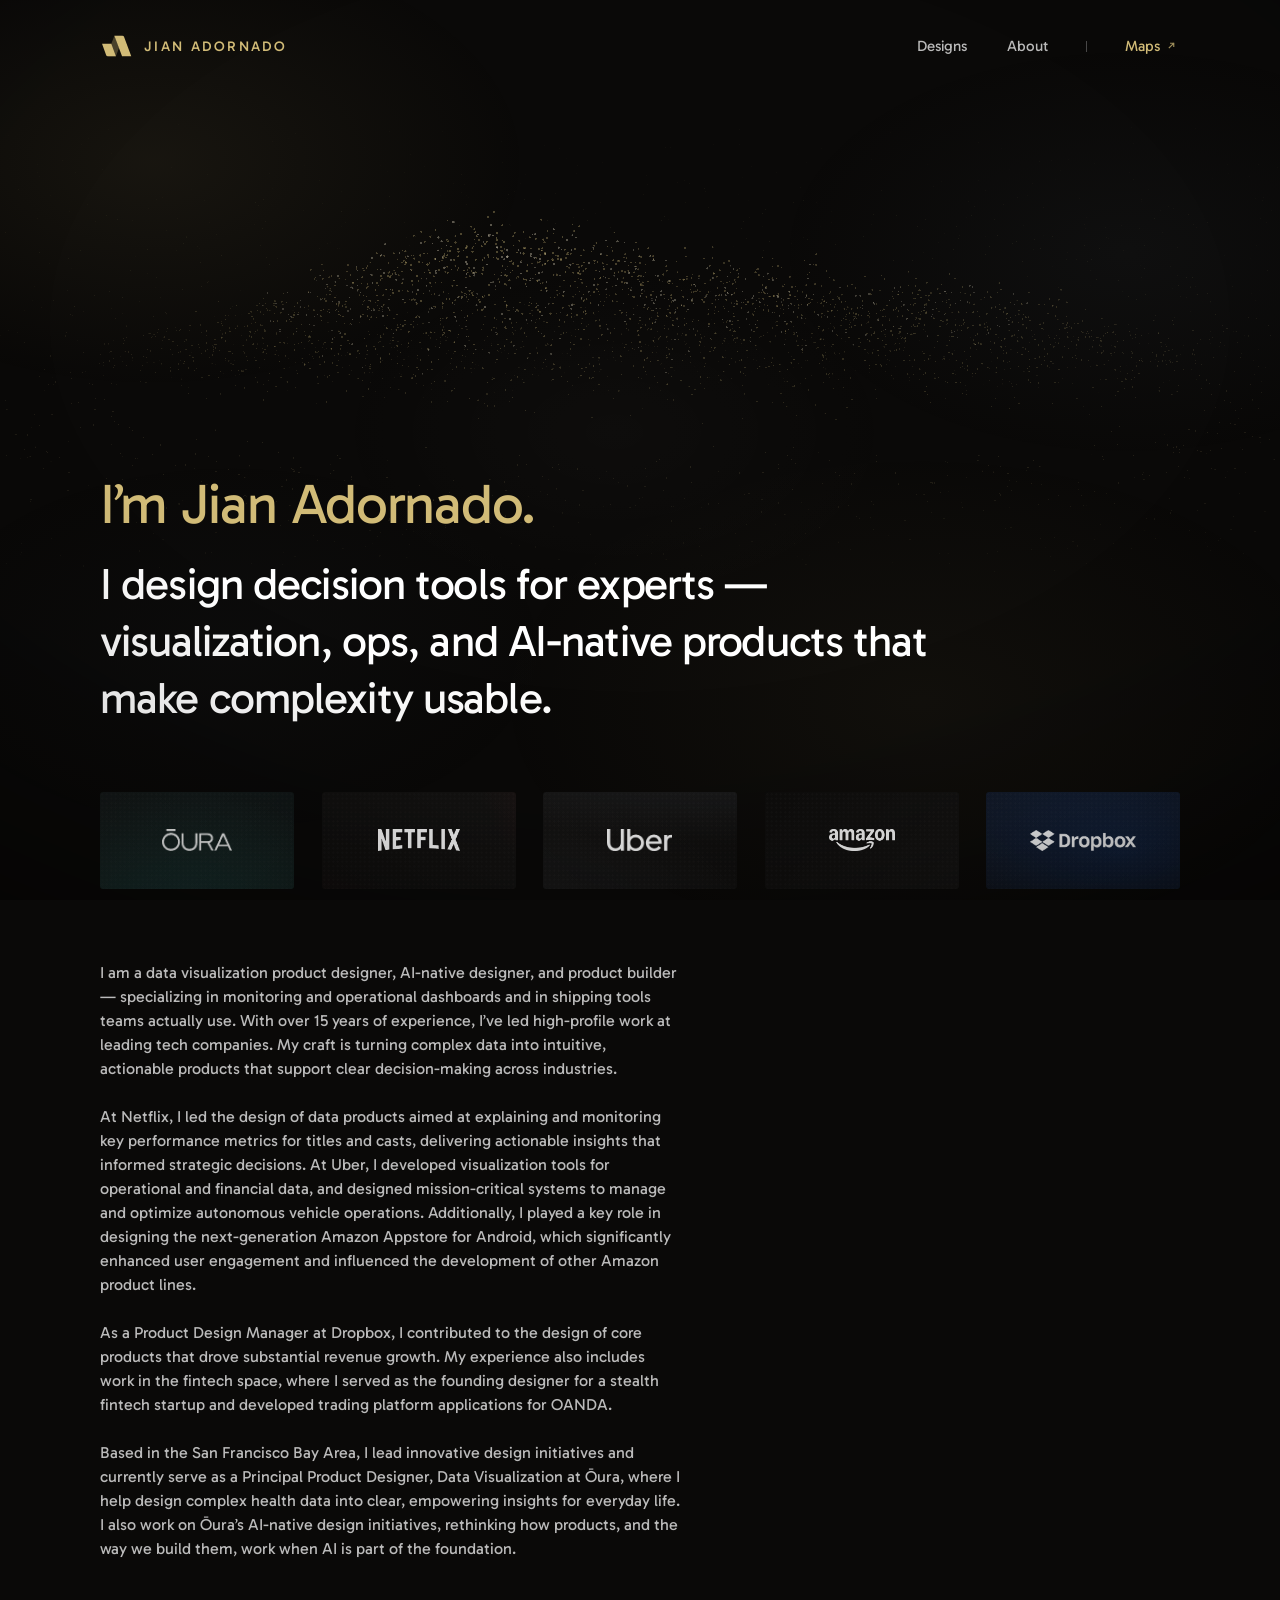
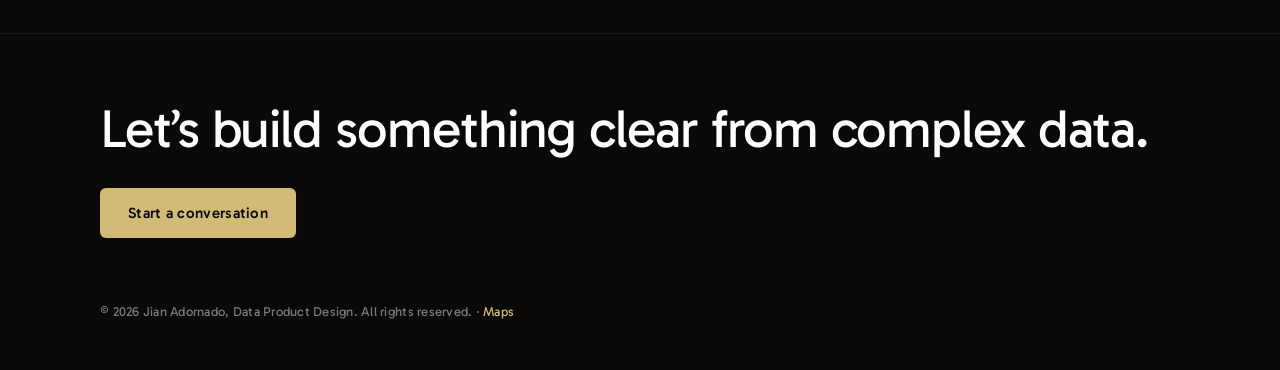
==== commit 44ba4631: "SEO: About statement for decision tools and experts Swap the About hero statement to the frontier-la" ====
--- a/about/index.html
+++ b/about/index.html
@@ -126,7 +126,7 @@
   <main>
     <section class="container hero about-hero hero--cinema" data-shape="helix">
       <h1 class="reveal">I’m Jian Adornado.</h1>
-      <h2 class="statement reveal" style="--reveal-delay: 80ms">From data to decisions—empowering clear, actionable insights for everyone.</h2>
+      <h2 class="statement reveal" style="--reveal-delay: 80ms">I design decision tools for experts — visualization, ops, and AI-native products that make complexity usable.</h2>
     </section>
     <section class="container about-body">
       <div class="logo-row">
